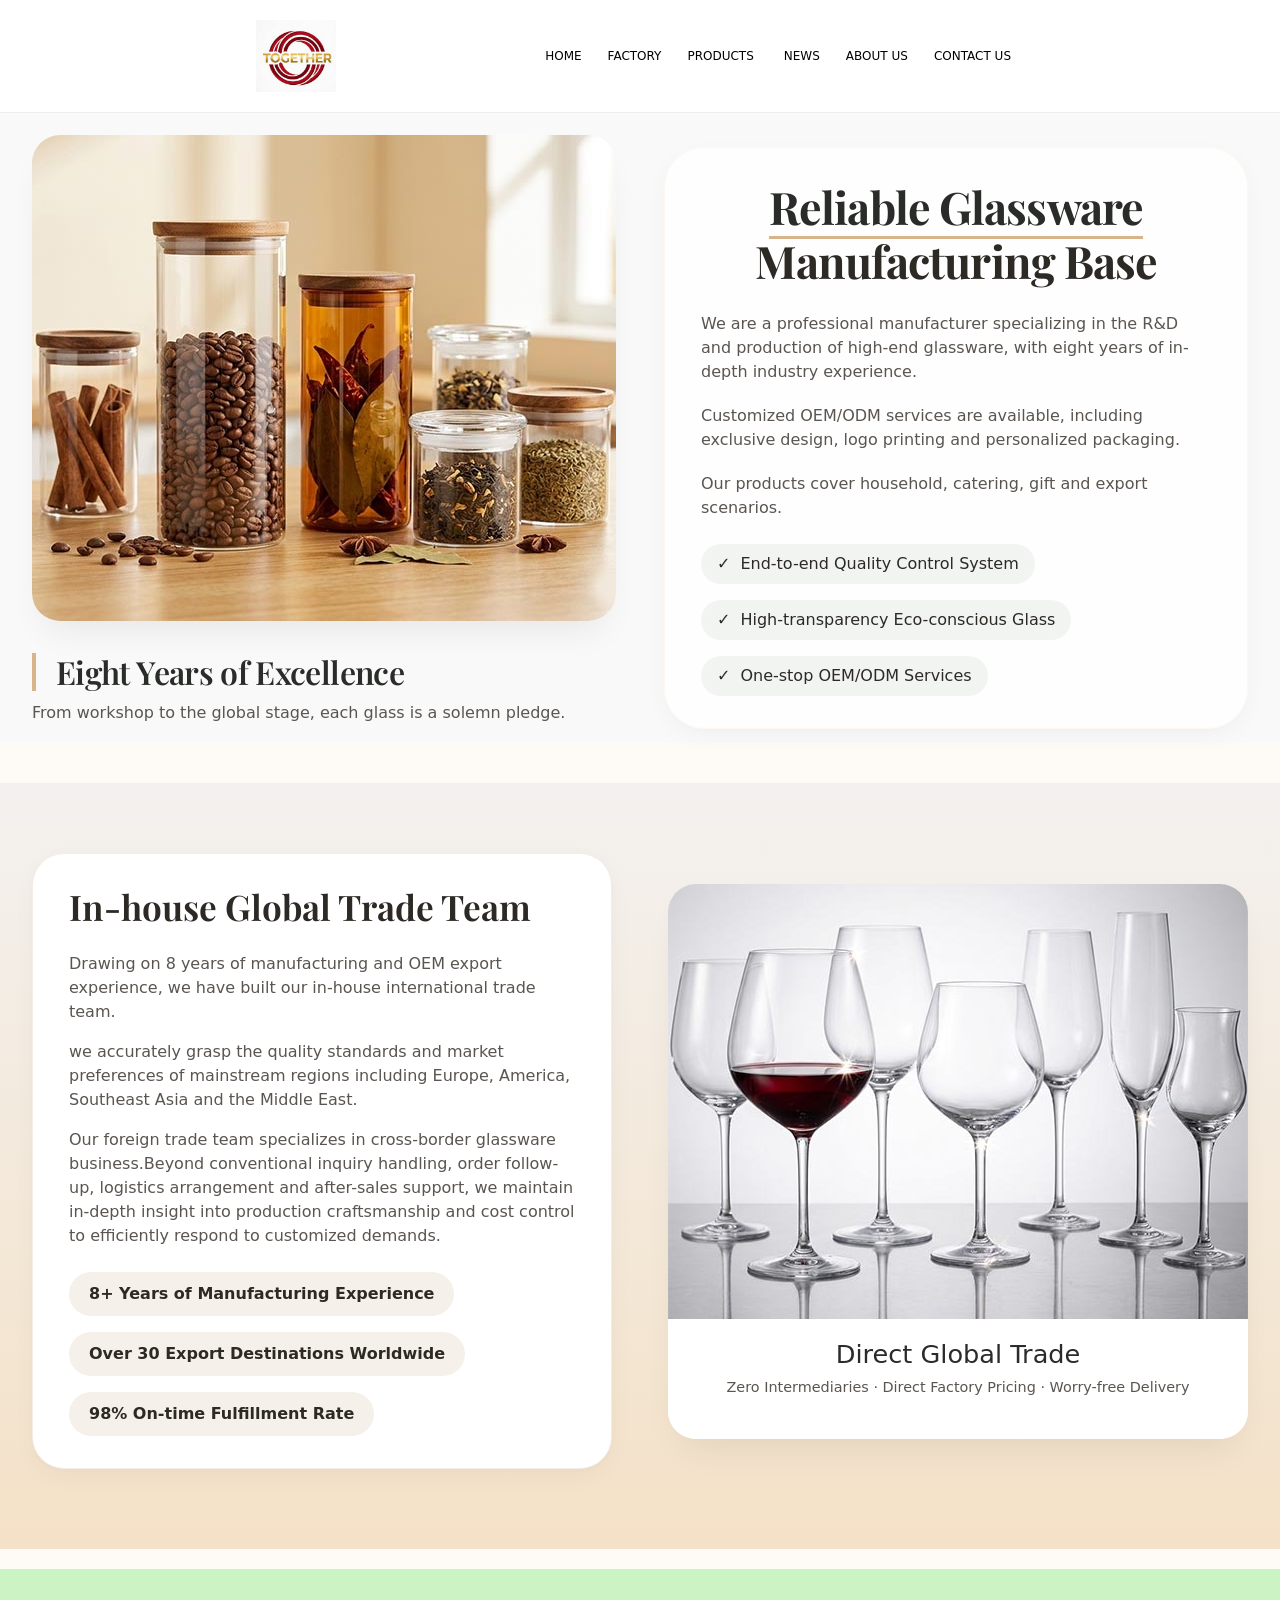
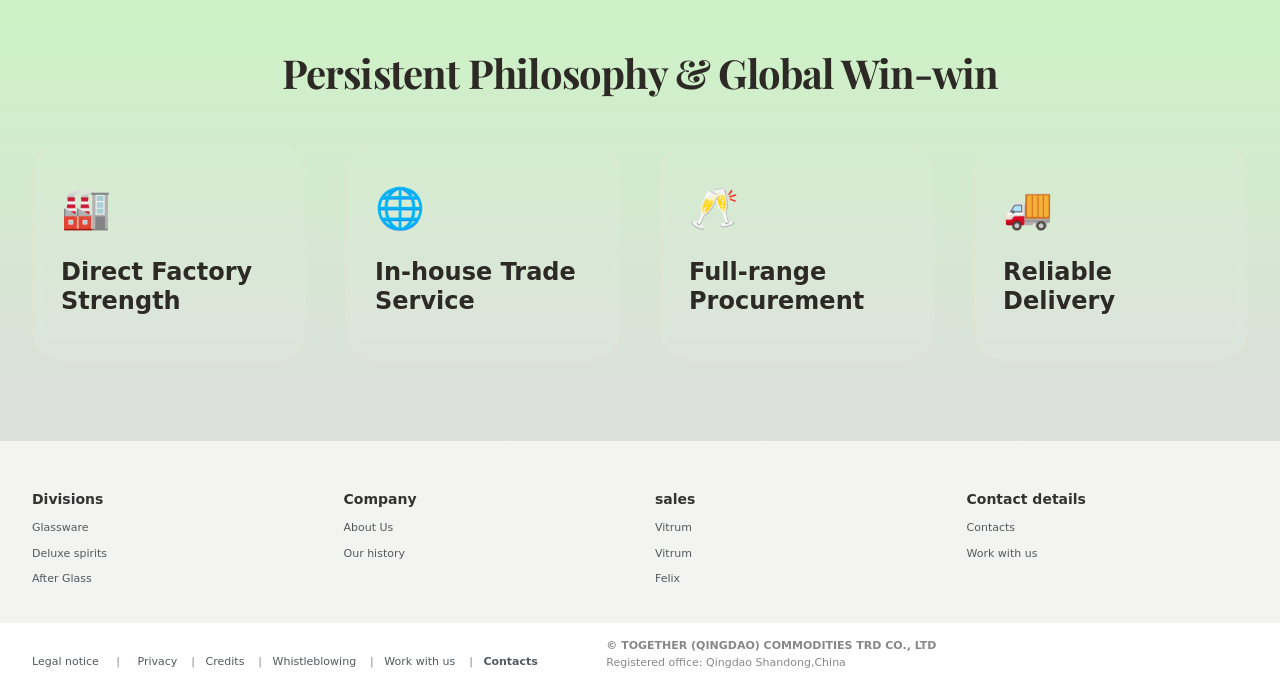
==== about.html @ faac8095 "Signed-off-by: muxingwan <muxigwan@gmail.com>" ====
<!DOCTYPE html>
<html lang="zh-CN">

<head>
    <meta charset="UTF-8">
    <meta name="viewport" content="width=device-width, initial-scale=1.0, viewport-fit=cover">
    <link rel="stylesheet" href="bootstrap.min.css">
    <link rel="stylesheet" href="style.css">
    <link rel="stylesheet" href="Corporate-Footer-Clean.css">
    <title>about | together</title>
    <title>关于我们 | together - 匠心玻璃制品</title>
    <!-- 完全移除了 Bootstrap 和其他外部库，纯原生 CSS，轻量且现代 -->
    <style>
        /* ---------- RESET & 全局变量 ---------- */
        *,
        *::before,
        *::after {
            margin: 0;
            padding: 0;
            box-sizing: border-box;
        }

        /* 自定义柔和现代配色系统 */
        :root {
            --color-primary: #2a2c2a;
            /* 深橄榄绿，体现自然/工匠感 */
            --color-primary-light: #4a7c4b;
            --color-accent: #d9b48b;
            /* 暖陶土色，增加精致温暖感 */
            --color-bg-light: #fefaf5;
            /* 柔和米白背景 */
            --color-bg-card: #ffffff;
            --color-text-dark: #2d2a26;
            --color-text-soft: #5a5550;
            --color-border: #ece5dc;
            --shadow-sm: 0 8px 24px rgba(0, 0, 0, 0.03), 0 2px 4px rgba(0, 0, 0, 0.02);
            --shadow-md: 0 20px 35px -12px rgba(0, 0, 0, 0.08);
            --radius-card: 28px;
            --radius-element: 40px;
            --transition: all 0.35s cubic-bezier(0.2, 0.9, 0.4, 1.1);
        }

        body {
            background-color: var(--color-bg-light);
            font-family: system-ui, -apple-system, 'Segoe UI', Roboto, 'Helvetica Neue', sans-serif;
            color: var(--color-text-dark);
            line-height: 1.5;
            scroll-behavior: smooth;
        }

        /* 容器系统 - 干净现代 */
        .container {
            max-width: 1280px;
            margin: 20 auto;
            padding: 0 32px;
        }

        /* 通用部分 */
        img {
            max-width: 100%;
            height: auto;
            display: block;
        }

        /* 导航占位区域 - 为了视觉完整性，做简单占位模拟（后续可替换实际nav） */
        .nav-simulate {
            background: rgba(255, 248, 240, 0.9);
            backdrop-filter: blur(10px);
            padding: 1rem 2rem;
            display: flex;
            justify-content: space-between;
            align-items: center;
            flex-wrap: wrap;
            border-bottom: 1px solid var(--color-border);
            position: sticky;
            top: 0;
            z-index: 100;
        }

        .logo {
            font-weight: 600;
            font-size: 1.5rem;
            letter-spacing: -0.3px;
            background: linear-gradient(135deg, var(--color-primary) 0%, #2b7a3e 100%);
            background-clip: text;
            -webkit-background-clip: text;
            color: transparent;
        }

        .nav-links {
            display: flex;
            gap: 2rem;
        }

        .nav-links a {
            text-decoration: none;
            color: var(--color-text-dark);
            font-weight: 500;
            transition: var(--transition);
        }

        .nav-links a:hover {
            color: var(--color-primary);
        }

        /* ========== 第一部分: 内容靠右，左侧留白放图片 & 标题 ========= */
        .section-hero {
            padding: 80px 0 60px;
            position: relative;
        }

        .split-layout {
            display: flex;
            align-items: center;
            gap: 48px;
            flex-wrap: wrap;
        }

        /* 左侧区域：占位放图片 + 装饰性标题/副标题 */
        .hero-left {
            flex: 1;
            min-width: 260px;
        }

        .image-card {
            background: var(--color-bg-card);
            border-radius: var(--radius-card);
            overflow: hidden;
            box-shadow: var(--shadow-md);
            transition: var(--transition);
        }

        .image-card img {
            width: 100%;
            object-fit: cover;
            transition: transform 0.6s ease;
        }

        .image-card:hover img {
            transform: scale(1.02);
        }

        .floating-title {
            margin-top: 32px;
            text-align: left;
        }

        .floating-title h2 {
            font-size: 2rem;
            font-weight: 600;
            letter-spacing: -0.02em;
            color: var(--color-primary);
            border-left: 4px solid var(--color-accent);
            padding-left: 20px;
        }

        .floating-title p {
            color: var(--color-text-soft);
            margin-top: 10px;
            font-size: 1rem;
        }

        /* 右侧内容区域：文字密集靠右 */
        .hero-right {
            flex: 1;
            min-width: 280px;
        }

        .content-card {
            background: rgba(255, 255, 255, 0.75);
            backdrop-filter: blur(2px);
            border-radius: 40px;
            padding: 32px 36px;
            box-shadow: var(--shadow-sm);
            border: 1px solid rgba(255, 245, 235, 0.7);
        }

        .badge {
            display: inline-block;
            background: var(--color-primary-light);
            color: white;
            padding: 6px 18px;
            border-radius: 100px;
            font-size: 0.8rem;
            font-weight: 500;
            letter-spacing: 0.3px;
            margin-bottom: 20px;
        }

        .hero-right h1 {
            font-size: 2.8rem;
            font-weight: 700;
            line-height: 1.2;
            margin-bottom: 24px;
            letter-spacing: -0.02em;
        }

        .hero-right h1 span {
            color: var(--color-primary);
            border-bottom: 3px solid var(--color-accent);
        }

        .hero-right p {
            color: var(--color-text-soft);
            margin-bottom: 20px;
            font-size: 1rem;
            text-align: left;
        }

        .feature-list {
            margin-top: 24px;
            display: flex;
            flex-wrap: wrap;
            gap: 16px;
        }

        .feature-item {
            display: flex;
            align-items: center;
            gap: 10px;
            background: rgba(44, 95, 45, 0.06);
            padding: 8px 16px;
            border-radius: 100px;
        }

        .feature-item::before {
            content: "✓";
            color: var(--color-primary);
            font-weight: bold;
        }

        /* ========== 第二部分: 内容靠左，右边放图片和标题 ========= */
        .section-reverse {
            padding: 70px 0 80px;
            background: linear-gradient(180deg, #f3f1ef 0%, #f4e1c7 100%);
            margin: 20px 0;
        }

        .split-reverse {
            display: flex;
            flex-direction: row;
            align-items: center;
            gap: 56px;
            flex-wrap: wrap;
        }

        /* 右边部分: 图片+标题区域 */
        .reverse-right {
            flex: 1;
            min-width: 260px;
        }

        .reverse-left {
            flex: 1;
            min-width: 280px;
        }

        .content-block {
            background: var(--color-bg-card);
            border-radius: 32px;
            padding: 32px 36px;
            box-shadow: var(--shadow-sm);
            border: 1px solid #f3ede5;
        }

        .content-block h2 {
            font-size: 2.2rem;
            margin-bottom: 24px;
            font-weight: 650;
        }

        .content-block h2 .highlight {
            color: var(--color-primary);
            background: rgba(44, 95, 45, 0.1);
            padding: 0 8px;
            border-radius: 24px;
        }

        .content-block p {
            margin-bottom: 1rem;
            color: var(--color-text-soft);
        }

        .stats {
            display: flex;
            gap: 24px;
            margin-top: 24px;
        }

        .stat {
            background: #f5f0e9;
            border-radius: 60px;
            padding: 10px 20px;
            text-align: center;
            font-weight: 600;
        }

        .right-image-title {
            background: var(--color-bg-card);
            border-radius: var(--radius-card);
            overflow: hidden;
            transition: var(--transition);
            box-shadow: var(--shadow-md);
        }

        .right-image-title img {
            width: 100%;
            aspect-ratio: 4/3;
            object-fit: cover;
        }

        .image-caption {
            padding: 20px 20px 24px;
            text-align: center;
            background: white;
        }

        .image-caption h3 {
            font-size: 1.6rem;
            color: var(--color-primary);
            margin-bottom: 8px;
        }

        .image-caption p {
            font-size: 0.9rem;
            color: var(--color-text-soft);
        }

        /* ========== 第三部分: 100%宽度，下方全宽区域优势展示 ========= */
        .full-width-section {
            width: 100%;
            background: linear-gradient(180deg, #cbf4c3 0%, #dddedd 100%);
            padding: 80px 32px;
            margin-top: 20px;
        }

        .full-inner {
            max-width: 1280px;
            margin: 0 auto;
        }

        .core-grid {
            display: flex;
            flex-wrap: wrap;
            gap: 40px;
            justify-content: space-between;
            margin-top: 48px;
        }

        .core-card {
            background: rgba(255, 255, 255, 0.08);
            backdrop-filter: blur(4px);
            border-radius: 28px;
            padding: 32px 28px;
            flex: 1;
            min-width: 220px;
            transition: transform 0.2s, background 0.2s;
            border: 1px solid rgba(255, 215, 180, 0.2);
        }

        .core-card:hover {
            background: rgba(255, 255, 255, 0.15);
            transform: translateY(-5px);
        }

        .core-icon {
            font-size: 2.5rem;
            margin-bottom: 20px;
        }

        .core-card h4 {
            font-size: 1.5rem;
            margin-bottom: 12px;
            font-weight: 600;
        }

        .core-card p {
            opacity: 0.85;
            line-height: 1.5;
        }

        .full-width-section h2 {
            font-size: 2.5rem;
            font-weight: 700;
            text-align: center;
            letter-spacing: -0.02em;
        }

        .full-width-section .sub {
            text-align: center;
            opacity: 0.85;
            max-width: 700px;
            margin: 12px auto 0;
        }

        /* footer 占位区域美化 */
        .footer-placeholder-style {
            background: #1e1c19;
            color: #cbc3b5;
            text-align: center;
            padding: 32px;
            margin-top: 0;
            font-size: 0.85rem;
        }

        /* 响应式设计：移动端优雅适配 */
        @media (max-width: 900px) {
            .container {
                padding: 0 24px;
            }

            .split-layout,
            .split-reverse {
                flex-direction: column;
            }

            .hero-right,
            .hero-left,
            .reverse-left,
            .reverse-right {
                width: 100%;
            }

            .hero-right h1 {
                font-size: 2.2rem;
            }

            .content-card,
            .content-block {
                padding: 24px;
            }

            .full-width-section {
                padding: 60px 24px;
            }

            .core-grid {
                flex-direction: column;
            }
        }
    </style>
</head>

<body>

    <!-- 导航占位区 (与nav.html风格一致，模拟原导航但更现代干净) 
         完全保留原结构，可以替换实际nav，但这里设计精致占位使布局完整 -->
    <nav id="nav-placeholder"></nav>

    <main>
        <!-- ========= 第一部分：内容靠右，左侧放图片+标题 ========= -->
        <section class="section-hero">
            <div class="container">
                <div class="split-layout">
                    <!-- 左侧：图片 + 标题区域 (图片美观及装饰标题) -->
                    <div class="hero-left">
                        <div class="image-card">
                            <img src="assets/images/c1.jpg" alt="玻璃工艺大师工作场景" style="width:100%; height:auto;">
                        </div>
                        <div class="floating-title">
                            <h2>Eight Years of Excellence</h2>
                            <p>From workshop to the global stage, each glass is a solemn pledge.</p>
                        </div>
                    </div>
                    <!-- 右侧：详细内容完全靠右（视觉上右对齐风格） -->
                    <div class="hero-right">
                        <div class="content-card">
                            <h1><span>Reliable Glassware</span><br>Manufacturing Base</h1>
                            <p>We are a professional manufacturer specializing in the R&D and production of high-end
                                glassware, with eight years of in-depth industry experience.
                            </p>
                            <p>Customized OEM/ODM services are available, including exclusive design, logo printing and
                                personalized packaging.
                            </p>
                            <p>Our products cover household, catering, gift and export scenarios. </p>
                            <div class="feature-list">
                                <div class="feature-item">End-to-end Quality Control System</div>
                                <div class="feature-item">High-transparency Eco-conscious Glass</div>
                                <div class="feature-item">One-stop OEM/ODM Services</div>
                            </div>
                        </div>
                    </div>
                </div>
            </div>
        </section>

        <!-- ========= 第二部分：内容靠左，右边放图片和标题 ========= -->
        <section class="section-reverse">
            <div class="container">
                <div class="split-reverse">
                    <!-- 左侧：文字内容区域靠左 -->
                    <div class="reverse-left">
                        <div class="content-block">
                            <h2>In-house Global Trade Team</h2>
                            <p>Drawing on 8 years of manufacturing and OEM export experience, we have built our in-house international trade team.
                            </p>
                            <p>we accurately grasp the quality standards and market preferences of mainstream regions
                                including Europe, America, Southeast Asia and the Middle East.</p>
                            <p>Our foreign trade team specializes in cross-border glassware business.Beyond conventional inquiry handling, order follow-up, logistics arrangement and after-sales support, we maintain in-depth insight into production craftsmanship and cost control to efficiently respond to customized demands.
                            </p>
                            <div class="feature-list">
                                <div class="stat">8+ Years of Manufacturing Experience</div>
                                <div class="stat">Over 30 Export Destinations Worldwide</div>
                                <div class="stat">98% On-time Fulfillment Rate</div>
                            </div>
                        </div>
                    </div>
                    <!-- 右侧：图片 + 醒目标题区域 -->
                    <div class="reverse-right">
                        <div class="right-image-title">
                            <img src="assets/images/c2.jpg" alt="国际化贸易团队沟通场景">
                            <div class="image-caption">
                                <h3>Direct Global Trade</h3>
                                <p>Zero Intermediaries · Direct Factory Pricing · Worry-free Delivery</p>
                            </div>
                        </div>
                    </div>
                </div>
            </div>
        </section>

        <!-- ========= 第三部分：100%宽度，底部优势全覆盖区域（全宽） ========= -->
        <section class="full-width-section">
            <div class="full-inner">
                <h2>Persistent Philosophy & Global Win-win</h2>
                <div class="core-grid">
                    <div class="core-card">
                        <div class="core-icon">🏭</div>
                        <h4>Direct Factory Strength</h4>
                    </div>
                    <div class="core-card">
                        <div class="core-icon">🌐</div>
                        <h4>In-house Trade Service</h4>
                    </div>
                    <div class="core-card">
                        <div class="core-icon">🥂</div>
                        <h4>Full-range Procurement</h4>
                    </div>
                    <div class="core-card">
                        <div class="core-icon">🚚</div>
                        <h4>Reliable Delivery</h4>
                    </div>
                </div>
            </div>
        </section>
    </main>

    <div id="footer-placeholder"></div>

    <script>
        // 加载导航
        fetch('nav.html')
            .then(response => response.text())
            .then(data => document.getElementById('nav-placeholder').innerHTML = data);

        // 加载页脚
        fetch('footer.html')
            .then(response => response.text())
            .then(data => document.getElementById('footer-placeholder').innerHTML = data);
    </script>
</body>

</html>
---- style.css ----
@import url('https://fonts.googleapis.com/css2?family=Inter:wght@300;400&family=Playfair+Display:ital,wght@0,600;1,400&display=swap');

@import url("https://fonts.googleapis.com/css2?family=Inter:ital,opsz,wght@0,14..32,100..900;1,14..32,100..900&display=swap");

/** Variables **/

:root {
  --color-1:#FF6242;
  --color-2:#FF8142;
  --color-3:#ed8063;
  --color-4:#FFB042;
  --color-5:#FFD642;
  --color-6:#cbf4c3;
  --color-7:#EFD6C4;

  --color-background: #cbd5e1;
  --color-background-alt: #3a9092;
  --color-border-active: #23494c;
  --color-border-default: #EFD6C4;
  --color-highlight: #7ecac7;
  --color-primary: #ed8063;
  --color-primary-active: #6bcba4;
  --color-text-default: #0f172a;
  --color-text-muted: #475569;

  --font-family-body: "Inter", sans-serif;

  
  --bg: #ffffff;
  --text: #1a1a1a;
  --accent: #003366;
  --gray: #f9f9f9;
}

body {
  font-family: 'Inter', sans-serif;
  color: var(--text);
  background: var(--bg);
  margin: 0;
  line-height: 1.6;
}

/* 导航系统 */
nav {
  display: flex;
  justify-content: space-between;
  padding: 20px 20%;
  align-items: center;
  border-bottom: 1px solid #eee;
  position: sticky;
  top: 0;
  background: #fff;
  z-index: 1000;
}

.logo {
  font-family: 'Playfair Display', serif;
  font-size: 1.8rem;
  font-weight: 700;
  cursor: pointer;
  color: var(--text);
}

.nav-links a {
  text-decoration: none;
  color: var(--text);
  font-size: 0.75rem;
  letter-spacing: 2px;
  margin-left: 40px;
  text-transform: uppercase;
  transition: 0.3s;
}

.nav-links a:hover {
  color: var(--accent);
}

/* 排版系统 */
.section-hero {
  height: 70vh;
  display: flex;
  flex-direction: column;
  justify-content: center;
  align-items: center;
  text-align: center;
  background: var(--gray);
}

.section-content {
  padding: 50px 8%;
}

h1 {
  font-family: 'Playfair Display', serif;
  font-size: 4rem;
  margin-bottom: 20px;
}

h2 {
  font-family: 'Playfair Display', serif;
  font-size: 2.5rem;
}

.btn-outline {
  border: 1px solid #1a1a1a;
  padding: 15px 40px;
  text-decoration: none;
  color: #1a1a1a;
  transition: 0.3s;
  display: inline-block;
}

.btn-outline:hover {
  background: #1a1a1a;
  color: #fff;
}

/* 网格系统 */
.grid-2 {
  display: grid;
  grid-template-columns: 1fr 1fr;
  gap: 80px;
  align-items: center;
}

.grid-4 {
  display: grid;
  grid-template-columns: repeat(4, 1fr);
  gap: 30px;
}

.card-item {
  border: 1px solid #eee;
  padding: 30px;
  text-align: center;
  transition: 0.3s;
}

.card-item:hover {
  border-color: var(--accent);
}






/** Base **/

*,
::before,
::after {
  box-sizing: border-box;
}

* {
  border: 0;
  margin: 0;
  padding: 0;
}

body {
  -webkit-font-smoothing: antialiased;
  font-family: var(--font-family-body);
  font-optical-sizing: auto;
  font-style: normal;
}

button,
input,
optgroup,
select,
textarea {
  font-family: inherit;
  font-feature-settings: inherit;
  font-variation-settings: inherit;
  font-size: 100%;
  font-weight: inherit;
  line-height: inherit;
  color: inherit;
  margin: 0;
  padding: 0;
}

[type="checkbox"],
[type="radio"],
[type="range"] {
  appearance: none;
  flex-shrink: 0;
  padding: 0;
  user-select: none;
}

[type="checkbox"]:focus,
[type="radio"]:focus,
[type="range"]:focus {
  outline: none;
}

/** Components **/

.fs-form {
  display: grid;
  row-gap: 1rem;
}

.fs-form:where(.fs-layout__2-column) {
  column-gap: 0.75rem;
  grid-template-columns: 1fr 1fr;
}

fieldset {
  display: grid;
  margin: 1rem 0;
  row-gap: 1rem;
}

.fs-form:where(.fs-layout__2-column) fieldset {
  column-gap: 0.75rem;
  grid-template-columns: 1fr 1fr;
  grid-column: 1 / -1;
}

.fs-fieldset-title {
  color: var(--color-text-default);
  font-family: var(--font-family-display);
  font-size: 1.25rem;
  font-weight: 500;
  line-height: 1.75rem;
  margin-bottom: 1rem;
  grid-column: 1 / -1;
}

.fs-field {
  display: flex;
  flex-direction: column;
  row-gap: 0.375rem;
}

.fs-label {
  color: var(--color-text-default);
  display: block;
  font-family: var(--font-family-display);
  font-size: 0.875rem;
  font-weight: 500;
  line-height: 1.25rem;
}

.fs-description {
  color: var(--color-text-muted);
  display: block;
  font-size: 0.875rem;
  line-height: 1.25rem;
}

.fs-button-group {
  display: flex;
  flex-direction: row-reverse;
  column-gap: 0.75rem;
}

.fs-form:where(.fs-layout__2-column) .fs-button-group {
  grid-column: 1 / -1;
}

.fs-button {
  background-color: var(--color-primary);
  border-radius: 0.375rem;
  color: white;
  cursor: pointer;
  font-size: 0.875rem;
  font-weight: 500;
  line-height: 1rem;
  padding: 1rem 2rem;
  transition-duration: 200ms;
  transition-property: background-color;
  transition-timing-function: cubic-bezier(0.4, 0, 0.2, 1);
}

.fs-button:hover {
  background-color: var(--color-primary-active);
}

.fs-button:focus-visible {
  background-color: var(--color-primary-active);
  outline: 3px solid var(--color-highlight);
}

.fs-input,
.fs-select {
  appearance: none;
  border-radius: 0.375rem;
  border-width: 0;
  box-shadow: var(--color-border-default) 0 0 0 1px inset;
  color: var(--color-text-default);
  font-size: 0.875rem;
  height: 2rem;
  line-height: 1.25rem;
  outline: none;
  padding-left: 0.75rem;
  padding-right: 0.75rem;
}

.fs-input:focus-visible,
.fs-select:focus-visible {
  box-shadow: var(--color-border-active) 0 0 0 1.5px inset;
  outline: 3px solid var(--color-highlight);
  outline-offset: 0;
}

.fs-input::placeholder {
  color: var(--color-text-muted);
}

.fs-checkbox-group,
.fs-radio-group {
  display: flex;
  flex-direction: column;
  row-gap: 0.5rem;
}

.fs-checkbox-field,
.fs-radio-field {
  column-gap: 0.5rem;
  display: flex;
}

:is(.fs-checkbox-field, .fs-radio-field) .fs-label+.fs-description {
  margin-top: 0.125rem;
}

.fs-checkbox-wrapper,
.fs-radio-wrapper {
  align-items: center;
  display: flex;
  height: 1.25rem;
}

.fs-checkbox,
.fs-radio {
  background-color: #fff;
  border: 1px solid var(--color-text-default);
  height: 1rem;
  width: 1rem;
}

.fs-checkbox {
  border-radius: 0.25rem;
}

.fs-radio {
  border-radius: 100%;
}

.fs-checkbox:checked,
.fs-radio:checked {
  background-color: var(--color-primary);
  background-position: center;
  background-repeat: no-repeat;
  background-size: 100% 100%;
  border-color: transparent;
}

.fs-checkbox:checked {
  background-image: url("data:image/svg+xml,%3csvg viewBox='0 0 16 16' fill='white' xmlns='http://www.w3.org/2000/svg'%3e%3cpath d='M12.207 4.793a1 1 0 010 1.414l-5 5a1 1 0 01-1.414 0l-2-2a1 1 0 011.414-1.414L6.5 9.086l4.293-4.293a1 1 0 011.414 0z'/%3e%3c/svg%3e");
}

.fs-radio:checked {
  background-image: url("data:image/svg+xml,%3csvg viewBox='0 0 16 16' fill='white' xmlns='http://www.w3.org/2000/svg'%3e%3ccircle cx='8' cy='8' r='3'/%3e%3c/svg%3e");
}

.fs-checkbox:focus-visible,
.fs-radio:focus-visible {
  outline: 3px solid var(--color-highlight);
  outline-offset: 0;
}

.fs-select {
  background-color: #fff;
  background-image: url("data:image/svg+xml,%3csvg xmlns='http://www.w3.org/2000/svg' fill='none' viewBox='0 0 20 20'%3e%3cpath stroke='%236b7280' stroke-linecap='round' stroke-linejoin='round' stroke-width='1.5' d='M6 8l4 4 4-4'/%3e%3c/svg%3e");
  background-position: right 0.5rem center;
  background-repeat: no-repeat;
  background-size: 1.5em 1.5em;
  padding-right: 2.5rem;
}

.fs-slider {
  background: transparent;
  cursor: pointer;
  height: 1.25rem;
  width: 100%;
}

.fs-slider::-moz-range-track {
  background-color: var(--color-background);
  border-radius: 0.5rem;
  height: 0.5rem;
}

.fs-slider::-webkit-slider-runnable-track {
  background-color: var(--color-background);
  border-radius: 0.5rem;
  height: 0.5rem;
}

.fs-slider::-moz-range-thumb {
  background-color: var(--color-primary);
  border: none;
  /* Removes extra border that FF applies */
  border-radius: 50%;
  height: 1.25rem;
  width: 1.25rem;
}

.fs-slider::-webkit-slider-thumb {
  appearance: none;
  background-color: var(--color-primary);
  border-radius: 50%;
  height: 1.25rem;
  margin-top: -0.375rem;
  /* Centers thumb on the track */
  width: 1.25rem;
}

.fs-slider:focus-visible::-moz-range-thumb {
  outline: 2px solid var(--color-primary);
  outline-offset: 2px;
}

.fs-slider:focus-visible::-webkit-slider-thumb {
  outline: 2px solid var(--color-primary);
  outline-offset: 2px;
}

.fs-switch {
  background-color: var(--color-background-alt);
  background-image: url("data:image/svg+xml,%3csvg xmlns='http://www.w3.org/2000/svg' viewBox='-4 -4 8 8'%3e%3ccircle r='3' fill='white'/%3e%3c/svg%3e");
  background-position: left center;
  background-repeat: no-repeat;
  border-radius: 1.5rem;
  cursor: pointer;
  height: 1.5rem;
  transition-duration: 200ms;
  transition-property: background-color, background-position;
  transition-timing-function: cubic-bezier(0.4, 0, 0.2, 1);
  width: 2.75rem;
}

.fs-switch:checked {
  background-color: var(--color-primary);
  background-position: right center;
}

.fs-switch:focus-visible {
  outline: 3px solid var(--color-highlight);
  outline-offset: 0;
}

.fs-textarea {
  appearance: none;
  border-radius: 0.375rem;
  border-width: 0;
  box-shadow: var(--color-border-default) 0 0 0 1px inset;
  color: var(--color-primary);
  font-size: 0.875rem;
  line-height: 1.25rem;
  outline: none;
  padding: 0.5rem 0.75rem;
  resize: vertical;
  height: 100px;
}

.fs-textarea:focus-visible {
  box-shadow: var(--color-border-active) 0 0 0 1.5px inset;
  outline: 3px solid var(--color-highlight);
  outline-offset: 0;
}

.fs-textarea::placeholder {
  color: var(--color-text-muted);
}

/** Utilities **/

.col-span-full {
  grid-column: 1 / -1;
}

.fs-textarea::placeholder {
  color: var(--color-text-muted);
}

.slider-label-container {
  display: flex;
  justify-content: space-between;
  width: 100%;
  margin-top: 0.25rem;
}

.slider-label-text {
  font-size: 0.75rem;
  color: var(--color-text-muted);
  text-align: center;
  white-space: nowrap;
}

/* ========== section-factory 轮播样式 ========== */
.section-factory {
  position: relative;
  min-height: 70vh;
  display: flex;
  flex-direction: column;
  justify-content: center;
  align-items: center;
  text-align: center;
  color: white;
  overflow: hidden;
}

/* 轮播背景容器 */
.carousel-bg {
  position: absolute;
  top: 0;
  left: 0;
  width: 100%;
  height: 100%;
  z-index: 0;
}

/* 单个背景图 */
.carousel-slide {
  position: absolute;
  top: 0;
  left: 0;
  width: 100%;
  height: 100%;
  background-size: cover;
  background-position: center;
  background-repeat: no-repeat;
  opacity: 0;
  transition: opacity 1s ease-in-out;
}

/* 当前激活的背景图 */
.carousel-slide.active {
  opacity: 1;
}

/* 可选：添加暗色叠加层让文字更清晰 */
.carousel-bg::after {
  content: '';
  position: absolute;
  top: 0;
  left: 0;
  width: 100%;
  height: 100%;
  background: rgba(0, 0, 0, 0.2);
  z-index: 1;
}

/* 文字内容，确保在背景之上 */
.section-factory h1,
.section-factory p {
  position: relative;
  z-index: 2;
}

.section-factory h1 {
  font-size: 4rem;
  margin-bottom: 20px;
  text-shadow: 2px 2px 8px rgba(0, 0, 0, 0.5);
}

.section-factory p {
  font-size: 1.5rem;
  text-shadow: 1px 1px 4px rgba(0, 0, 0, 0.5);
}

/* ========== section-content 普通样式（不受轮播影响） ========== */
.section-content {
  padding: 80px 20px;
  background-color: #f5f5f5;
}

.section-content h2 {
  font-size: 2.5rem;
  margin-bottom: 20px;
  color: #333;
}

.section-content p {
  font-size: 1.1rem;
  line-height: 1.6;
  color: #666;
}




/* 让容器居中 */
.container {
  max-width: 1200px;
  margin: 0 auto;
  padding: 0 20px;
}

/* 确保 hero 内容居中 */
.section-hero {
  text-align: center;
  margin-bottom: 40px;
}

/* 三列布局居中 */
.flex-row {
  display: flex;
  justify-content: center;
  gap: 20px;
  margin: 10px;
}
.flex-col {
  flex: 1;
  min-height: 400px;
  box-sizing: border-box;
  display: flex;
  justify-content: center;
  align-items: center;
}




.wp{width:75%; margin:0 auto; position:relative;}


      .nav-links > a,
      .dropdown {
          display: inline-block;
      }

      .nav-links > a:hover,
      .dropdown:hover > .dropbtn {
          background-color: #b9b6b6;
          border-radius: 4px;
      }

      /* 一级：Products 容器 */
      .dropdown {
          position: relative;
      }

      .dropbtn {
          cursor: pointer;
      }

      /* 二级菜单（默认隐藏） */
      .dropdown-content {
          position: absolute;
          top: 100%;
          left: 0;
          background-color: #fce7c4;
          min-width: 180px;
          box-shadow: 0 8px 16px rgba(168, 167, 167, 0.2);
          z-index: 1;
          display: none;
      }

      .dropdown-content a {
          padding: 10px 5px;
          text-decoration: none;
          display: block;
          text-align: left;
      }

      .dropdown-content a:hover {
          background-color: #bbb8b8;
      }

      /* 三级菜单容器（放在有子项的二级菜单内） */
      .third-level {
          position: relative;
      }

      .third-level > a {
          display: flex;
          justify-content: space-between;
          align-items: center;
      }

      .third-level > a::after {
          content: "›";
          font-size: 18px;
          margin-left: 5px;
      }

      /* 三级菜单（默认隐藏） */
      .third-content {
          position: absolute;
          left: 100%;
          top: 0;
          background-color: #fbe5ba;
          min-width: 160px;
          box-shadow: 0 8px 16px rgba(243, 216, 216, 0.2);
          display: none;
      }

      .third-content a {
          padding: 10px 16px;
          white-space: nowrap;
      }

      /* 悬停显示二级菜单 */
      .dropdown:hover .dropdown-content {
          display: block;
      }

      /* 悬停显示三级菜单 */
      .third-level:hover .third-content {
          display: block;
      }


      .header{position:relative;width:100%;height:110px;background-color:#fff;z-index:100;box-shadow:0 1px 10px rgba(0,0,0,.1);font-family:"Segoe UI Semibold"; }
      .header .wp{height:100%;display:-webkit-flex;display:flex;-webkit-justify-content:space-between;justify-content:space-between;}
      
      /*
      .web_head .logo,.head_right,.nav_wrap .head_nav,.web_head .btn--search,.head_emal,.web_head .change-language,.line_height{display: inline-block;position: relative;vertical-align: middle; text-align:left;}
      */
      
      .header .logo{display:-webkit-flex;display:flex;-webkit-align-items:center;align-items:center;}
      .header .logo img{max-height:77px;}
      
      .header-right-top{margin-top:10px;display:-webkit-flex;display:flex;-webkit-align-items:center;align-items:center;-webkit-justify-content:flex-end;justify-content:flex-end;}
      
      .header-right-top .down{background:url(../images/ico02.png) no-repeat left center;padding:0 20px;}
      .header-right-top .down:after{content:"|";margin-left:20px;font-family:"Segoe UI"}
      .header-right-top .down:hover{background-image:url(../images/ico03.png);}
      
      .header-lang{position:relative;z-index:200;}
      .header-lang .box{height:20px;cursor:pointer;display:-webkit-flex;display:flex;-webkit-align-items:center;align-items:center;}
      .header-lang .box img{height:16px;}
      .header-lang .box em{margin:0 2px 0 5px;font-size:14px;color:#000;}
      .header-lang .box i{font-size:15px;text-align:center;margin-top:2px;color:#000;transition:all 0.3s ease 0s;}
      .header-lang .lang-box{position:absolute;top:100%;right:0;width:360px;background:#FFF;padding:20px 10px 20px 20px;transform: scale3d(0.9, 0.9, 1);opacity:0;visibility:hidden;z-index:999; transition:all 0.4s ease-in-out; border:1px solid #eee;border-radius:5px;overflow-y:scroll;}
      .header-lang .lang-box ul{font-size:0;margin:0 -10px;}
      .header-lang .lang-box ul li{display:inline-block;vertical-align:top;width:33.3333333%;margin:0 0 10px;font-size:12px;overflow:hidden;padding:0 10px;}
      .header-lang .lang-box ul li img{margin-right:3px;}
      
      .header-lang:hover .box em{color:#ee9422;}
      .header-lang:hover .box i{color:#ee9422;-ms-transform:rotate(180deg);transform: rotate(180deg);}
      .header-lang:hover .lang-box{transform:scale3d(1, 1, 1);opacity:1;visibility:visible;}
      
      .header-right-bottom{margin-top:15px;display:-webkit-flex;display:flex;-webkit-align-items:center;align-items:center;}
      
      
      .head_right{ margin-top:26px;}
      
      .head_nav{position:relative;font-size:0;}
      .head_nav > li > a:before,.head_nav > li > a:after,.head_nav li li a{transition: all 0.3s ease-in-out;}
      .head_nav{font-size:0;}
      .head_nav > li{display:inline-block;position:relative;padding:0 25px;font-size:15px;text-transform:uppercase;font-weight:500;}
      .head_nav > li li{display:block;text-align:left;font-size:14px;position:relative;}
      .head_nav li a { position:relative; display:block;line-height:40px;}
      .head_nav > li > a > i{color:inherit;display:inline-block;font-size:15px;margin:-3px 0 0 4px;font-weight:normal;vertical-align:middle;transition:all 0.3s ease 0s;}
      
      .head_nav li li a em{display: inline-block;width: 100%;}
      
      .head_nav li ul{position:absolute;left:0;top:100%;width:250px;padding:10px 0;z-index:999;transform:scale3d(0.9, 0.9, 1);opacity:0;visibility:hidden;box-sizing:content-box; background:var(--color-2);}
      .head_nav li li ul{top:-10px;left:102%;}
      
      .head_nav li li a{line-height:1.8;padding:6px 15px;color:#FFF;}
      .head_nav li li a i{position:absolute;right:15px;top:5px;font-size:14px;}
      
      .head_nav li li a:hover{-ms-transform:translateX(5px);transform:translateX(5px);}
      
      .head_nav li:hover > ul {transform:scale3d(1, 1, 1);opacity:1;visibility:visible;}
      .head_nav li.active > a, .head_nav li:hover > a {   }
      
      .head_nav > li:hover > a > i{-ms-transform:rotate(180deg);transform: rotate(180deg);}


      .head_nav li{padding:0 13px;font-size:12px;}
      em {
        font-style: normal;
      }

      a {
        color: #000;
      }
---- Corporate-Footer-Clean.css ----
.page-footer {
  background-color: #f3f3f2;
  padding-top: 50px;
  /*padding-bottom: 10px;*/
}

.page-footer h4 {
  color: #333333;
  font-size: 11px;
  font-weight: bold;
}

.page-footer p {
  color: #888;
  font-size: 11px;
}

.page-footer .footer-links {
  list-style: none;
  padding: 0;
  margin-bottom: 45px;
  word-break: break-all;
}

.page-footer .footer-links a {
  /*color: #555;*/
  font-size: 11px;
}

.page-footer .footer-links li {
  margin-bottom: 5px;
  line-height: 1.3;
}

.page-footer .footer-legal .copyright {
  margin-right: 60px;
}

.page-footer .footer-legal .legal-links .item {
  padding-right: 13px;
  border-right: 1px solid #ccc;
  margin: 0;
  margin-right: 13px;
}

.page-footer .footer-legal .legal-links .item:last-child {
  border-right: none;
}

.page-footer .footer-legal .legal-links .item h5 {
  font-size: 11px;
  margin-top: 0;
  margin-bottom: 0;
}

.page-footer .region {
  margin-bottom: 20px;
}

.page-footer .region a {
  color: #555;
  font-size: 11px;
}

.page-footer .region img {
  margin-right: 7px;
}

@media (min-width: 768px) {
  .page-footer .region {
    margin-bottom: 0;
  }
}
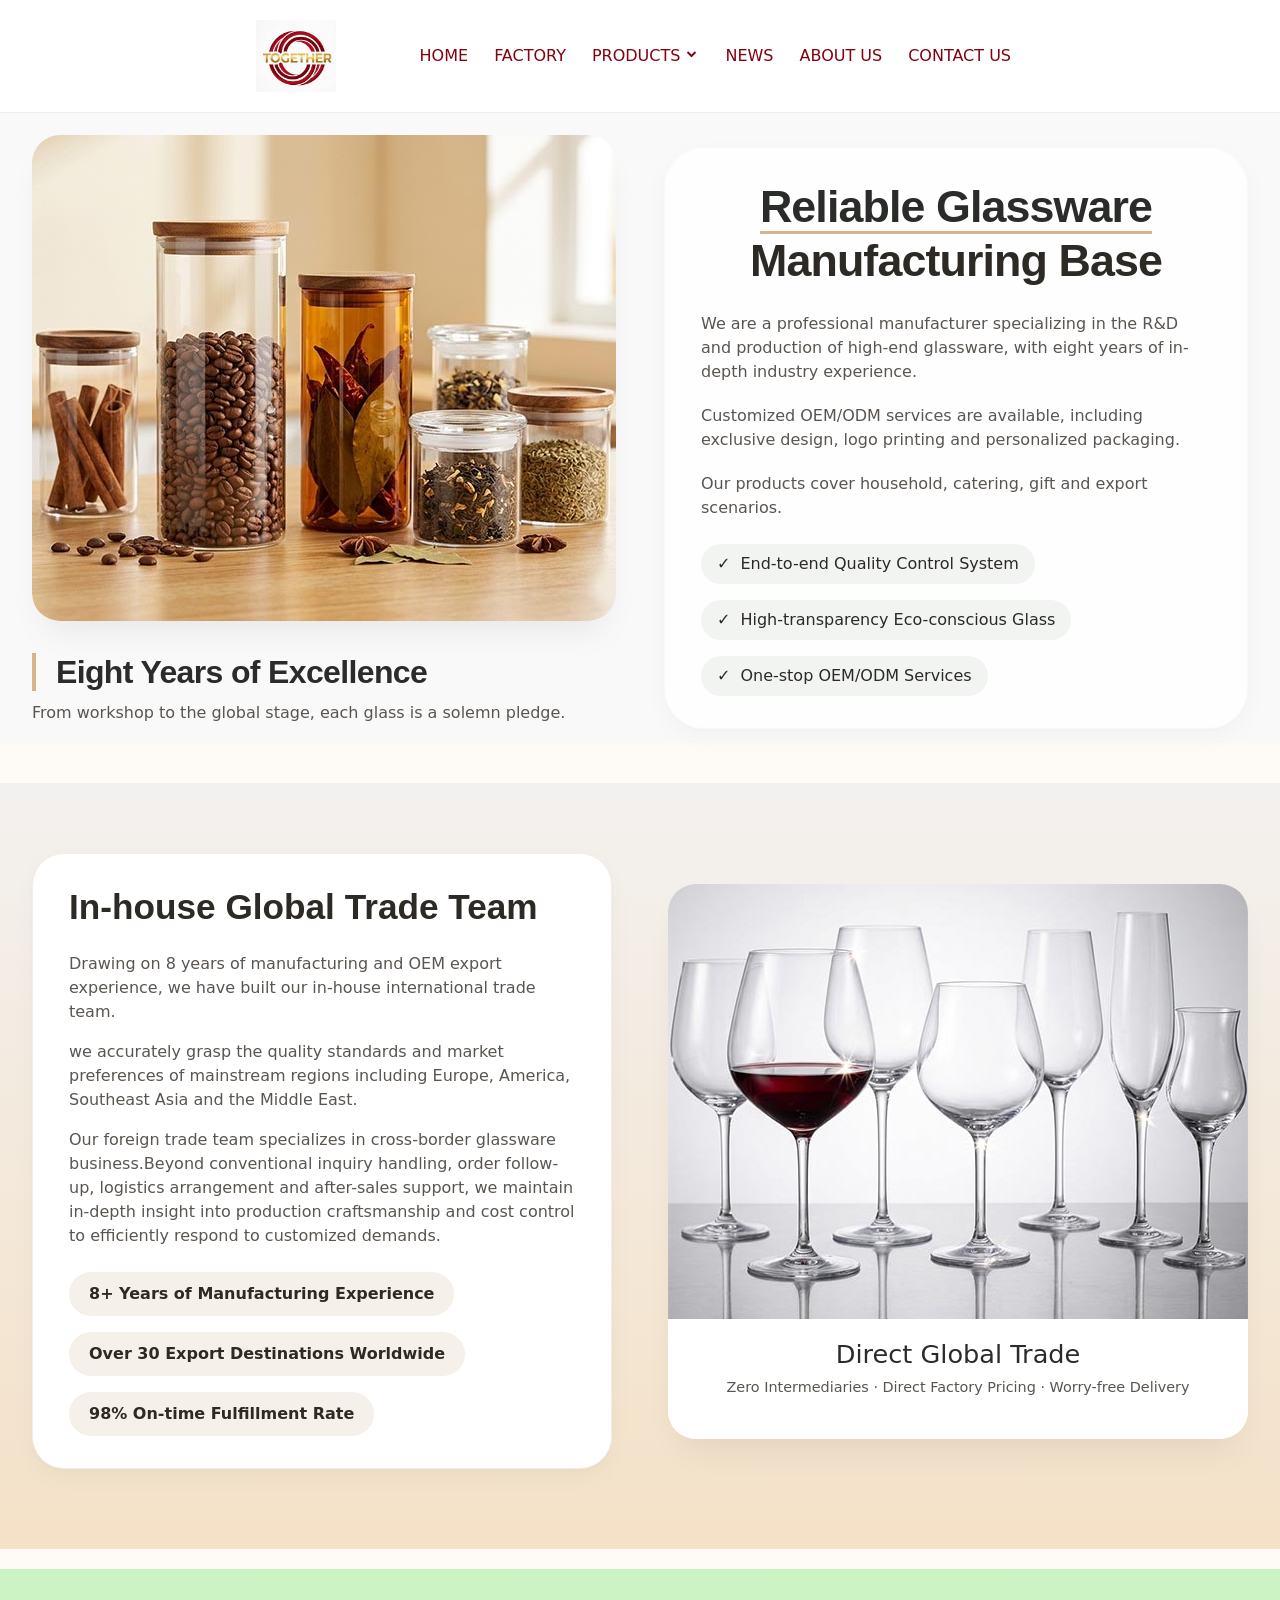
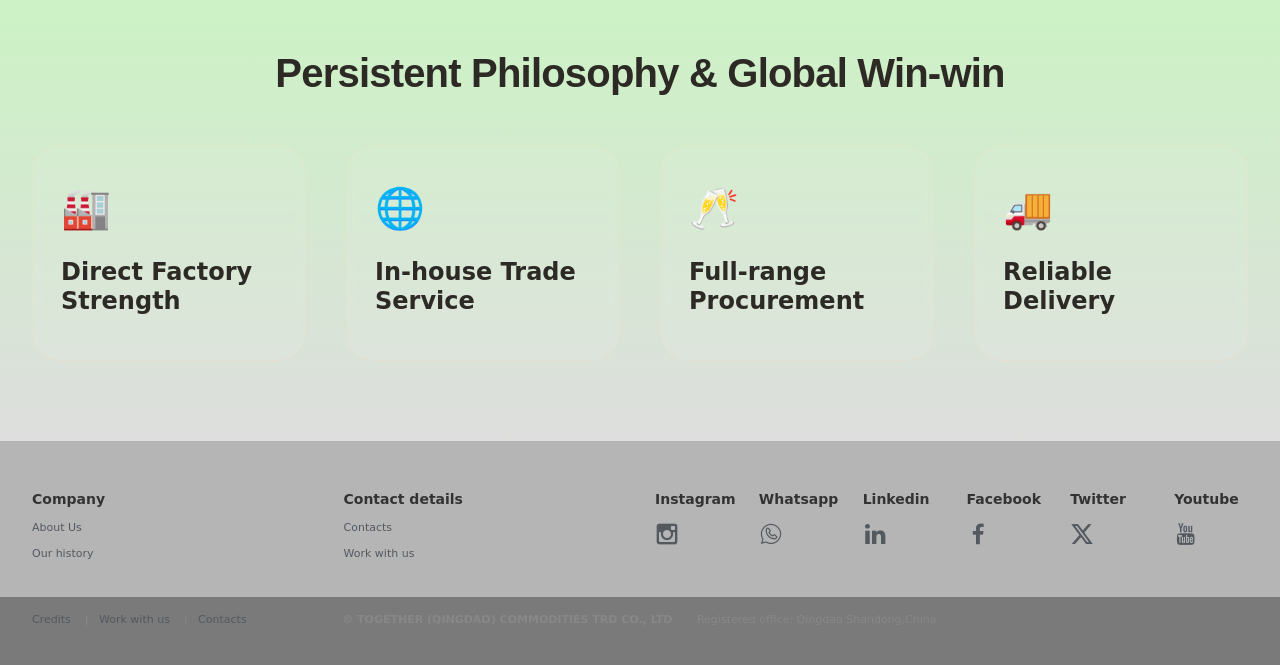
==== commit 109d66ff: "Signed-off-by: FEIfei201 <muxingwan@gmail.com>" ====
--- a/about.html
+++ b/about.html
@@ -7,6 +7,7 @@
     <link rel="stylesheet" href="bootstrap.min.css">
     <link rel="stylesheet" href="style.css">
     <link rel="stylesheet" href="Corporate-Footer-Clean.css">
+    <link rel="stylesheet" href="iconfont.css">
     <title>about | together</title>
     <title>关于我们 | together - 匠心玻璃制品</title>
     <!-- 完全移除了 Bootstrap 和其他外部库，纯原生 CSS，轻量且现代 -->
--- a/style.css
+++ b/style.css
@@ -5,13 +5,23 @@
 /** Variables **/
 
 :root {
-  --color-1:#FF6242;
-  --color-2:#FF8142;
-  --color-3:#ed8063;
-  --color-4:#FFB042;
+  --color-11:#FF6242;
+  --color-21:#FF8142;
+  --color-31:#ed8063;
+  --color-41:#FFB042;
+  --color-51:#FFD642;
+  --color-61:#cbf4c3;
+  --color-71:#EFD6C4;
+
+  --color-1:#83020e;
+  --color-2:#aa0a0f;
+  --color-3:#ee3b66;
+  --color-4:#fd7293;
   --color-5:#FFD642;
-  --color-6:#cbf4c3;
-  --color-7:#EFD6C4;
+  --color-6:#abad2c;
+  --color-7:#dca335;
+  --color-8:#7a7a7a;
+  --color-9:#b6b5b5;
 
   --color-background: #cbd5e1;
   --color-background-alt: #3a9092;
@@ -91,13 +101,13 @@
 }
 
 h1 {
-  font-family: 'Playfair Display', serif;
+  font-family: ARIAL, CALIBRI;
   font-size: 4rem;
   margin-bottom: 20px;
 }
 
 h2 {
-  font-family: 'Playfair Display', serif;
+  font-family: ARIAL, CALIBRI;
   font-size: 2.5rem;
 }
 
@@ -568,12 +578,12 @@
 .section-factory h1 {
   font-size: 4rem;
   margin-bottom: 20px;
-  text-shadow: 2px 2px 8px rgba(0, 0, 0, 0.5);
+  text-shadow: 2px 2px 8px rgba(0, 0, 0, 0.9);
 }
 
 .section-factory p {
   font-size: 1.5rem;
-  text-shadow: 1px 1px 4px rgba(0, 0, 0, 0.5);
+  text-shadow: 1px 1px 4px rgba(0, 0, 0, 0.9);
 }
 
 /* ========== section-content 普通样式（不受轮播影响） ========== */
@@ -764,8 +774,13 @@
       
       .head_nav li li a em{display: inline-block;width: 100%;}
       
-      .head_nav li ul{position:absolute;left:0;top:100%;width:250px;padding:10px 0;z-index:999;transform:scale3d(0.9, 0.9, 1);opacity:0;visibility:hidden;box-sizing:content-box; background:var(--color-2);}
-      .head_nav li li ul{top:-10px;left:102%;}
+      .head_nav li ul{
+        position:absolute;left:0;top:100%;width:250px;
+        padding:10px 0;z-index:999;transform:scale3d(0.9, 0.9, 1);
+        opacity:0;visibility:hidden;box-sizing:content-box; 
+        background:var(--color-3);
+      }
+      .head_nav li li ul{top:-10px;left:100%;}
       
       .head_nav li li a{line-height:1.8;padding:6px 15px;color:#FFF;}
       .head_nav li li a i{position:absolute;right:15px;top:5px;font-size:14px;}
@@ -778,11 +793,20 @@
       .head_nav > li:hover > a > i{-ms-transform:rotate(180deg);transform: rotate(180deg);}
 
 
-      .head_nav li{padding:0 13px;font-size:12px;}
+      .head_nav li{
+        padding:0 13px;
+        font-size:16px;
+      }
       em {
         font-style: normal;
       }
 
       a {
-        color: #000;
-      }+        color: var(--color-1);
+        text-decoration: none;
+      }
+      a:hover {
+        color: var(--color-6);
+        text-decoration: none;
+      }
+
--- a/Corporate-Footer-Clean.css
+++ b/Corporate-Footer-Clean.css
@@ -1,5 +1,5 @@
 .page-footer {
-  background-color: #f3f3f2;
+  background-color: var(--color-9);
   padding-top: 50px;
   /*padding-bottom: 10px;*/
 }
--- a/iconfont.css
+++ b/iconfont.css
@@ -0,0 +1,955 @@
+@font-face {
+  font-family: "qico"; /* Project id 884104 */
+  src: url('assets/fonts/iconfont.woff2?t=1658558556753') format('woff2'),
+       url('assets/fonts/iconfont.woff?t=1658558556753') format('woff'),
+       url('assets/fonts/iconfont.ttf?t=1658558556753') format('truetype');
+}
+
+.qico {
+  font-family: "qico" !important;
+  font-size: 16px;
+  font-style: normal;
+  -webkit-font-smoothing: antialiased;
+  -moz-osx-font-smoothing: grayscale;
+}
+
+.qico-weibiaoti519:before {
+  content: "\e69c";
+}
+
+.qico-zanting:before {
+  content: "\e69e";
+}
+
+.qico-zanting1:before {
+  content: "\e69f";
+}
+
+.qico-teams:before {
+  content: "\e7f4";
+}
+
+.qico-snapchat1:before {
+  content: "\e76b";
+}
+
+.qico-threads:before {
+  content: "\e7ab";
+}
+
+.qico-snapchat:before {
+  content: "\e64d";
+}
+
+.qico-r-t-arrow:before {
+  content: "\e69b";
+}
+
+.qico-r-b-arrow:before {
+  content: "\e6064";
+}
+
+.qico-right12:before {
+  content: "\e6063";
+}
+
+.qico-left12:before {
+  content: "\e6e0";
+}
+
+.qico-instagram1:before {
+  content: "\e695";
+}
+
+.qico-telegram2:before {
+  content: "\e6a8";
+}
+
+.qico-telegram-original:before {
+  content: "\e726";
+}
+
+.qico-insgram:before {
+  content: "\e6a9";
+}
+
+.qico-quote-left2:before {
+  content: "\e6a3";
+}
+
+.qico-quote-right2:before {
+  content: "\e6a4";
+}
+
+.qico-pause2:before {
+  content: "\e68f";
+}
+
+.qico-play2:before {
+  content: "\e692";
+}
+
+.qico-play:before {
+  content: "\ea8d";
+}
+
+.qico-pause:before {
+  content: "\e694";
+}
+
+.qico-gou3:before {
+  content: "\e690";
+}
+
+.qico-gou2:before {
+  content: "\e691";
+}
+
+.qico-time2:before {
+  content: "\e68d";
+}
+
+.qico-time1:before {
+  content: "\e69d";
+}
+
+.qico-viemo:before {
+  content: "\e68e";
+}
+
+.qico-discord:before {
+  content: "\e68b";
+}
+
+.qico-discord1:before {
+  content: "\eb7a";
+}
+
+.qico-discord2:before {
+  content: "\ebf8";
+}
+
+.qico-telegram:before {
+  content: "\e731";
+}
+
+.qico-telegram1:before {
+  content: "\e728";
+}
+
+.qico-twitter:before {
+  content: "\e68c";
+}
+
+.qico-3d:before {
+  content: "\e68a";
+}
+
+.qico-up14:before {
+  content: "\e688";
+}
+
+.qico-down14:before {
+  content: "\e689";
+}
+
+.qico-whatsapp3:before {
+  content: "\e82d";
+}
+
+.qico-tags:before {
+  content: "\e6a7";
+}
+
+.qico-shopify:before {
+  content: "\e718";
+}
+
+.qico-shopify2:before {
+  content: "\e687";
+}
+
+.qico-left10:before {
+  content: "\e685";
+}
+
+.qico-lingxing:before {
+  content: "\e684";
+}
+
+.qico-viber2:before {
+  content: "\e682";
+}
+
+.qico-viber:before {
+  content: "\e8d2";
+}
+
+.qico-pdf1:before {
+  content: "\e681";
+}
+
+.qico-vk1:before {
+  content: "\e67f";
+}
+
+.qico-left11:before {
+  content: "\e6062";
+}
+
+.qico-email3:before {
+  content: "\e67d";
+}
+
+.qico-whatsapp2:before {
+  content: "\e8ea";
+}
+
+.qico-weixin2:before {
+  content: "\e7d0";
+}
+
+.qico-right11:before {
+  content: "\e683";
+}
+
+.qico-download5:before {
+  content: "\e680";
+}
+
+.qico-enlarge3:before {
+  content: "\e67c";
+}
+
+.qico-bofang:before {
+  content: "\e717";
+}
+
+.qico-link2:before {
+  content: "\e67e";
+}
+
+.qico-qustion:before {
+  content: "\e678";
+}
+
+.qico-menu2:before {
+  content: "\e666";
+}
+
+.qico-menu1:before {
+  content: "\e66c";
+}
+
+.qico-enlarge2:before {
+  content: "\e676";
+}
+
+.qico-enlarge1:before {
+  content: "\e677";
+}
+
+.qico-zuoji:before {
+  content: "\e662";
+}
+
+.qico-download4:before {
+  content: "\e955";
+}
+
+.qico-right10:before {
+  content: "\e663";
+}
+
+.qico-tiktok:before {
+  content: "\ecdc";
+}
+
+.qico-comments4:before {
+  content: "\e63c";
+}
+
+.qico-facebook2:before {
+  content: "\e675";
+}
+
+.qico-search2:before {
+  content: "\e65e";
+}
+
+.qico-fanhui1:before {
+  content: "\ebed";
+}
+
+.qico-icon-test:before {
+  content: "\e668";
+}
+
+.qico-messenger2:before {
+  content: "\e979";
+}
+
+.qico-messenger:before {
+  content: "\e8d5";
+}
+
+.qico-pdf3:before {
+  content: "\e801";
+}
+
+.qico-tel5:before {
+  content: "\e693";
+}
+
+.qico-address4:before {
+  content: "\e648";
+}
+
+.qico-calendar4:before {
+  content: "\e66d";
+}
+
+.qico-calendar3:before {
+  content: "\e6c5";
+}
+
+.qico-email2:before {
+  content: "\e66e";
+}
+
+.qico-address3:before {
+  content: "\e671";
+}
+
+.qico-tel6:before {
+  content: "\e6cd";
+}
+
+.qico-calendar2:before {
+  content: "\e672";
+}
+
+.qico-calendar:before {
+  content: "\e6ca";
+}
+
+.qico-zhongzhi:before {
+  content: "\e669";
+}
+
+.qico-refresh3:before {
+  content: "\e66a";
+}
+
+.qico-zan:before {
+  content: "\e661";
+}
+
+.qico-quote-left:before {
+  content: "\e6061";
+}
+
+.qico-quote-right:before {
+  content: "\e665";
+}
+
+.qico-douban:before {
+  content: "\e65d";
+}
+
+.qico-zhihu:before {
+  content: "\e69a";
+}
+
+.qico-daohang-gongzhonghaotixing:before {
+  content: "\e65c";
+}
+
+.qico-gongsi2:before {
+  content: "\e659";
+}
+
+.qico-zuanshi2:before {
+  content: "\e65a";
+}
+
+.qico-ren3:before {
+  content: "\e6c9";
+}
+
+.qico-img:before {
+  content: "\e67a";
+}
+
+.qico-time:before {
+  content: "\e658";
+}
+
+.qico-diqiu1:before {
+  content: "\e657";
+}
+
+.qico-quality:before {
+  content: "\e656";
+}
+
+.qico-solution:before {
+  content: "\e654";
+}
+
+.qico-tuandui:before {
+  content: "\e652";
+}
+
+.qico-gongsiguanli:before {
+  content: "\e651";
+}
+
+.qico-left9:before {
+  content: "\e64f";
+}
+
+.qico-right9:before {
+  content: "\e650";
+}
+
+.qico-down13:before {
+  content: "\e699";
+}
+
+.qico-down12:before {
+  content: "\e647";
+}
+
+.qico-up12:before {
+  content: "\e649";
+}
+
+.qico-down9:before {
+  content: "\e64c";
+}
+
+.qico-jiahao:before {
+  content: "\e646";
+}
+
+.qico-aixin2:before {
+  content: "\e6fb";
+}
+
+.qico-aixin:before {
+  content: "\e6a1";
+}
+
+.qico-ren2:before {
+  content: "\e65b";
+}
+
+.qico-nashui:before {
+  content: "\e645";
+}
+
+.qico-zuanshi:before {
+  content: "\e606";
+}
+
+.qico-logozhuanhuan:before {
+  content: "\e632";
+}
+
+.qico-left4:before {
+  content: "\e6060";
+}
+
+.qico-up6:before {
+  content: "\e642";
+}
+
+.qico-list:before {
+  content: "\e61a";
+}
+
+.qico-vk:before {
+  content: "\e8fa";
+}
+
+.qico-gongsi:before {
+  content: "\e6e1";
+}
+
+.qico-zichan:before {
+  content: "\e818";
+}
+
+.qico-yuangong:before {
+  content: "\e641";
+}
+
+.qico-cart:before {
+  content: "\e640";
+}
+
+.qico-ren:before {
+  content: "\e686";
+}
+
+.qico-detail2:before {
+  content: "\e636";
+}
+
+.qico-cad1:before {
+  content: "\e637";
+}
+
+.qico-detail:before {
+  content: "\e63a";
+}
+
+.qico-cad2:before {
+  content: "\e7bd";
+}
+
+.qico-chakan:before {
+  content: "\e698";
+}
+
+.qico-down5:before {
+  content: "\e696";
+}
+
+.qico-up5:before {
+  content: "\e697";
+}
+
+.qico-rongyu:before {
+  content: "\e630";
+}
+
+.qico-jingyan:before {
+  content: "\e631";
+}
+
+.qico-rongyu1:before {
+  content: "\e634";
+}
+
+.qico-left8:before {
+  content: "\e766";
+}
+
+.qico-right8:before {
+  content: "\e62e";
+}
+
+.qico-share2:before {
+  content: "\e62c";
+}
+
+.qico-product:before {
+  content: "\e6aa";
+}
+
+.qico-card:before {
+  content: "\e62d";
+}
+
+.qico-pdf2:before {
+  content: "\e64b";
+}
+
+.qico-return4:before {
+  content: "\e629";
+}
+
+.qico-top:before {
+  content: "\e724";
+}
+
+.qico-weibo:before {
+  content: "\e61d";
+}
+
+.qico-video2:before {
+  content: "\e6fd";
+}
+
+.qico-video:before {
+  content: "\e63f";
+}
+
+.qico-left6:before {
+  content: "\e61c";
+}
+
+.qico-right6:before {
+  content: "\e626";
+}
+
+.qico-right7:before {
+  content: "\e628";
+}
+
+.qico-left7:before {
+  content: "\e62b";
+}
+
+.qico-email:before {
+  content: "\e74b";
+}
+
+.qico-return:before {
+  content: "\e619";
+}
+
+.qico-return2:before {
+  content: "\e6cc";
+}
+
+.qico-search3:before {
+  content: "\e741";
+}
+
+.qico-plus2:before {
+  content: "\e639";
+}
+
+.qico-star:before {
+  content: "\e624";
+}
+
+.qico-buy-car:before {
+  content: "\e618";
+}
+
+.qico-feiji1:before {
+  content: "\e84d";
+}
+
+.qico-feiji2:before {
+  content: "\e638";
+}
+
+.qico-download3:before {
+  content: "\e611";
+}
+
+.qico-lianjie:before {
+  content: "\e610";
+}
+
+.qico-gou:before {
+  content: "\e64a";
+}
+
+.qico-daili:before {
+  content: "\e620";
+}
+
+.qico-comments3:before {
+  content: "\e60f";
+}
+
+.qico-comments2:before {
+  content: "\e622";
+}
+
+.qico-tumblr:before {
+  content: "\e64e";
+}
+
+.qico-blogger:before {
+  content: "\e63b";
+}
+
+.qico-share:before {
+  content: "\e633";
+}
+
+.qico-comments:before {
+  content: "\e616";
+}
+
+.qico-skype1:before {
+  content: "\e63e";
+}
+
+.qico-search:before {
+  content: "\e60d";
+}
+
+.qico-xiang:before {
+  content: "\e71a";
+}
+
+.qico-feiji:before {
+  content: "\e704";
+}
+
+.qico-gongju:before {
+  content: "\e679";
+}
+
+.qico-wenjian:before {
+  content: "\e60e";
+}
+
+.qico-diqiu:before {
+  content: "\e621";
+}
+
+.qico-email-on:before {
+  content: "\e61b";
+}
+
+.qico-hezuo:before {
+  content: "\e63d";
+}
+
+.qico-weixin1:before {
+  content: "\e67b";
+}
+
+.qico-right5:before {
+  content: "\e60c";
+}
+
+.qico-left5:before {
+  content: "\e625";
+}
+
+.qico-down6:before {
+  content: "\e615";
+}
+
+.qico-right4:before {
+  content: "\e888";
+}
+
+.qico-pdf:before {
+  content: "\e60b";
+}
+
+.qico-jilu:before {
+  content: "\e66b";
+}
+
+.qico-book:before {
+  content: "\e673";
+}
+
+.qico-up4:before {
+  content: "\e7ef";
+}
+
+.qico-down4:before {
+  content: "\e7f0";
+}
+
+.qico-up3:before {
+  content: "\e7f1";
+}
+
+.qico-down3:before {
+  content: "\e7f2";
+}
+
+.qico-minus:before {
+  content: "\e7fd";
+}
+
+.qico-plus:before {
+  content: "\e7fe";
+}
+
+.qico-right3:before {
+  content: "\e65f";
+}
+
+.qico-left3:before {
+  content: "\e660";
+}
+
+.qico-link:before {
+  content: "\e62f";
+}
+
+.qico-down2:before {
+  content: "\e61e";
+}
+
+.qico-up2:before {
+  content: "\e623";
+}
+
+.qico-right2:before {
+  content: "\e609";
+}
+
+.qico-left2:before {
+  content: "\e617";
+}
+
+.qico-download:before {
+  content: "\e614";
+}
+
+.qico-download2:before {
+  content: "\e608";
+}
+
+.qico-skype:before {
+  content: "\ebf6";
+}
+
+.qico-facebook:before {
+  content: "\e6a5";
+}
+
+.qico-whatsapp:before {
+  content: "\e7e7";
+}
+
+.qico-instagram:before {
+  content: "\e664";
+}
+
+.qico-weixin:before {
+  content: "\e6b5";
+}
+
+.qico-linkedin:before {
+  content: "\e6ce";
+}
+
+.qico-youtube1:before {
+  content: "\e9ca";
+}
+
+.qico-pinterest:before {
+  content: "\e8ab";
+}
+
+.qico-youtube:before {
+  content: "\e607";
+}
+
+.qico-behance:before {
+  content: "\e670";
+}
+
+.qico-fax2:before {
+  content: "\e874";
+}
+
+.qico-fax:before {
+  content: "\e6a6";
+}
+
+.qico-address2:before {
+  content: "\e627";
+}
+
+.qico-guanbi1:before {
+  content: "\e723";
+}
+
+.qico-jia:before {
+  content: "\e727";
+}
+
+.qico-jian:before {
+  content: "\e729";
+}
+
+.qico-guanbi:before {
+  content: "\e674";
+}
+
+.qico-right:before {
+  content: "\e7eb";
+}
+
+.qico-left:before {
+  content: "\e7ec";
+}
+
+.qico-erweima:before {
+  content: "\e604";
+}
+
+.qico-address:before {
+  content: "\e61f";
+}
+
+.qico-shouji2:before {
+  content: "\e60a";
+}
+
+.qico-wode:before {
+  content: "\e7d8";
+}
+
+.qico-qq:before {
+  content: "\eaf8";
+}
+
+.qico-ie:before {
+  content: "\e667";
+}
+
+.qico-kefu2:before {
+  content: "\e601";
+}
+
+.qico-kefu4:before {
+  content: "\e62a";
+}
+
+.qico-tel3:before {
+  content: "\e602";
+}
+
+.qico-tel4:before {
+  content: "\e643";
+}
+
+.qico-kefu:before {
+  content: "\e644";
+}
+
+.qico-kefu3:before {
+  content: "\e612";
+}
+
+.qico-up:before {
+  content: "\e600";
+}
+
+.qico-down:before {
+  content: "\e66f";
+}
+
+.qico-sort:before {
+  content: "\e603";
+}
+
+.qico-home:before {
+  content: "\e635";
+}
+
+.qico-tel2:before {
+  content: "\e655";
+}
+
+.qico-tel:before {
+  content: "\e613";
+}
+
+.qico-youxiang:before {
+  content: "\e605";
+}
+
+.qico-caidan:before {
+  content: "\e653";
+}
+
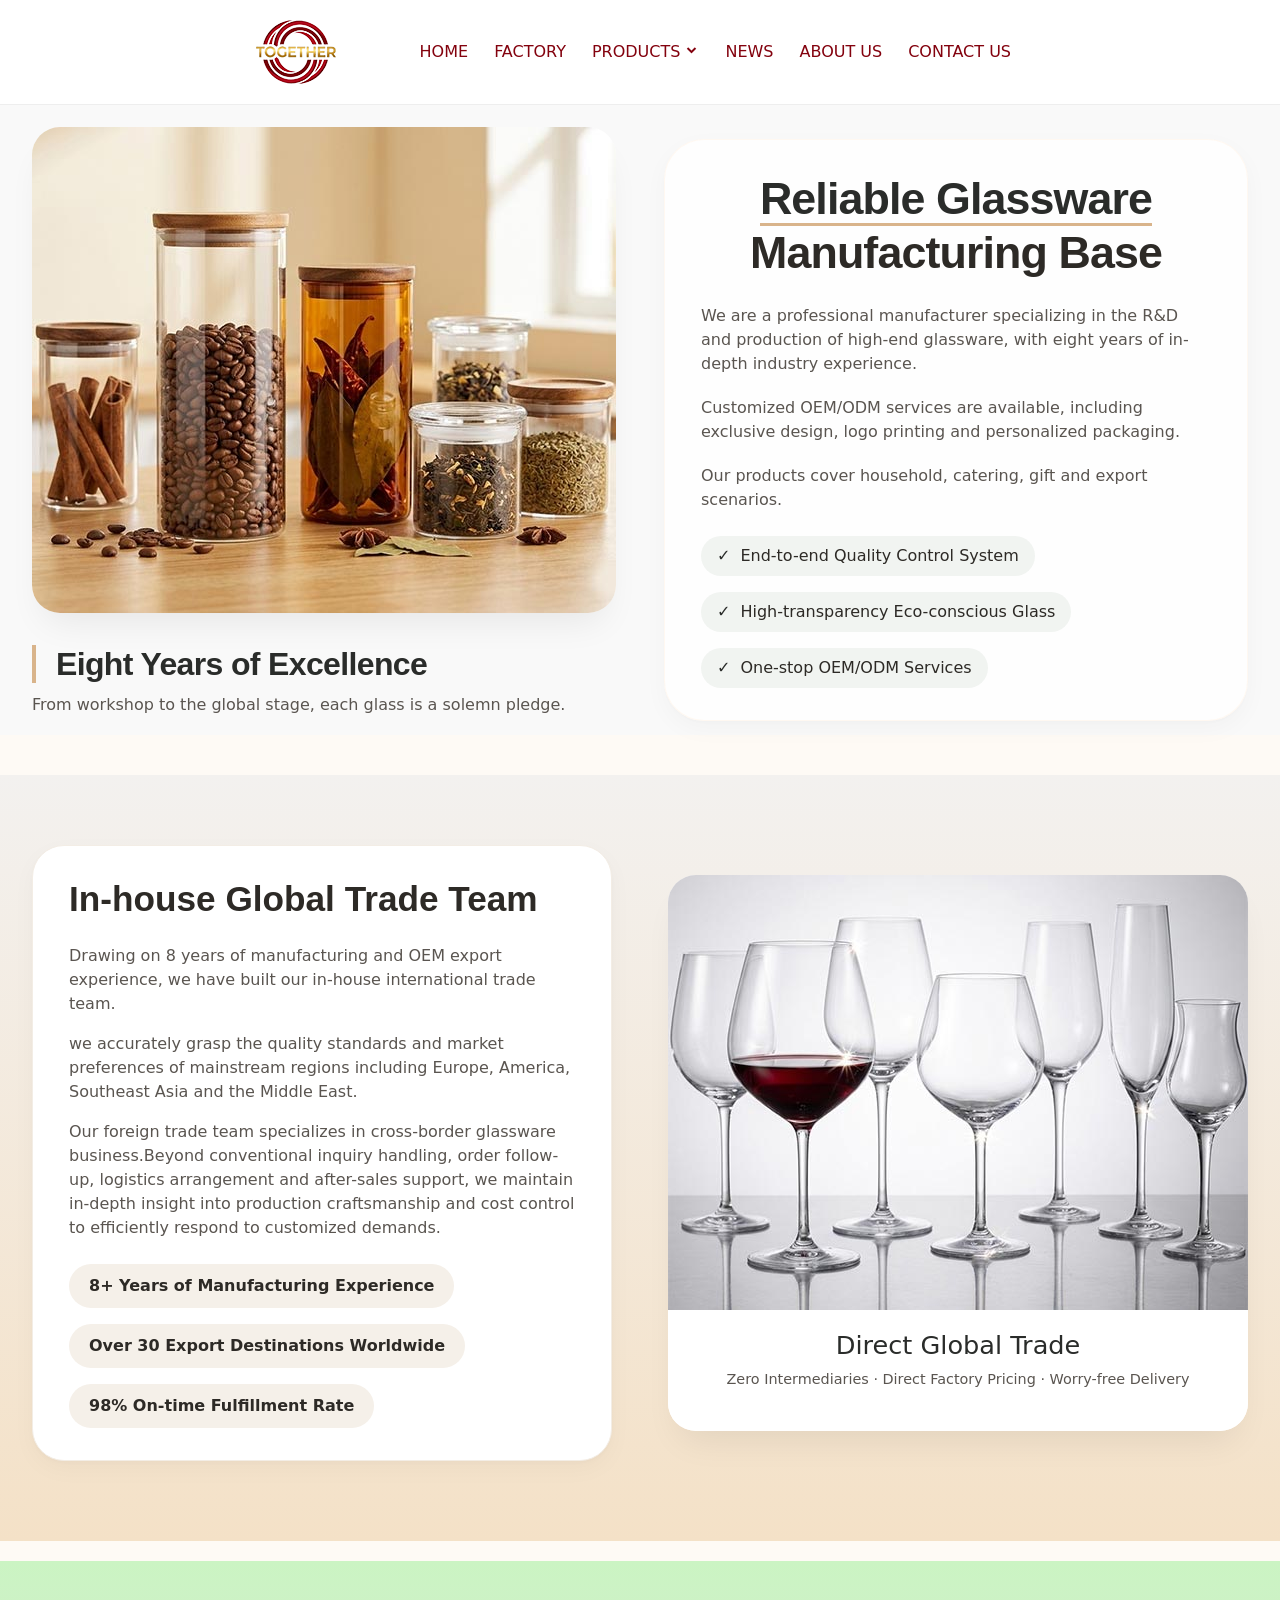
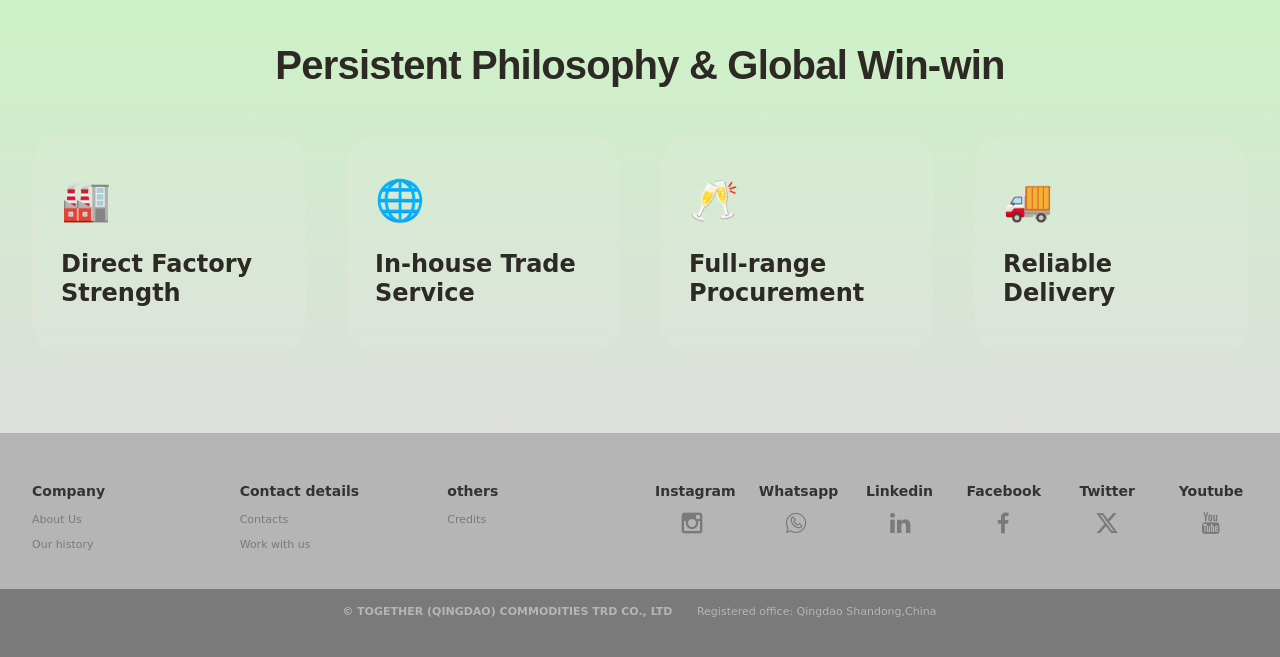
==== commit 06e2bc61: "Signed-off-by: FEIfei201 <muxingwan@gmail.com>" ====
--- a/about.html
+++ b/about.html
@@ -5,9 +5,11 @@
     <meta charset="UTF-8">
     <meta name="viewport" content="width=device-width, initial-scale=1.0, viewport-fit=cover">
     <link rel="stylesheet" href="bootstrap.min.css">
-    <link rel="stylesheet" href="style.css">
+    <link rel="stylesheet" href="swiper5.css">
     <link rel="stylesheet" href="Corporate-Footer-Clean.css">
     <link rel="stylesheet" href="iconfont.css">
+    <link rel="stylesheet" href="other.css">
+    <link rel="stylesheet" href="style.css">
     <title>about | together</title>
     <title>关于我们 | together - 匠心玻璃制品</title>
     <!-- 完全移除了 Bootstrap 和其他外部库，纯原生 CSS，轻量且现代 -->
--- a/swiper5.css
+++ b/swiper5.css
@@ -0,0 +1,13 @@
+/**
+ * Swiper 5.3.7
+ * Most modern mobile touch slider and framework with hardware accelerated transitions
+ * http://swiperjs.com
+ *
+ * Copyright 2014-2020 Vladimir Kharlampidi
+ *
+ * Released under the MIT License
+ *
+ * Released on: April 10, 2020
+ */
+
+@font-face{font-family:swiper-icons;src:url("data:application/font-woff;charset=utf-8;base64, [base64]//wADZ2x5ZgAAAywAAADMAAAD2MHtryVoZWFkAAABbAAAADAAAAA2E2+eoWhoZWEAAAGcAAAAHwAAACQC9gDzaG10eAAAAigAAAAZAAAArgJkABFsb2NhAAAC0AAAAFoAAABaFQAUGG1heHAAAAG8AAAAHwAAACAAcABAbmFtZQAAA/gAAAE5AAACXvFdBwlwb3N0AAAFNAAAAGIAAACE5s74hXjaY2BkYGAAYpf5Hu/j+W2+MnAzMYDAzaX6QjD6/4//Bxj5GA8AuRwMYGkAPywL13jaY2BkYGA88P8Agx4j+/8fQDYfA1AEBWgDAIB2BOoAeNpjYGRgYNBh4GdgYgABEMnIABJzYNADCQAACWgAsQB42mNgYfzCOIGBlYGB0YcxjYGBwR1Kf2WQZGhhYGBiYGVmgAFGBiQQkOaawtDAoMBQxXjg/wEGPcYDDA4wNUA2CCgwsAAAO4EL6gAAeNpj2M0gyAACqxgGNWBkZ2D4/wMA+xkDdgAAAHjaY2BgYGaAYBkGRgYQiAHyGMF8FgYHIM3DwMHABGQrMOgyWDLEM1T9/w8UBfEMgLzE////P/5//f/V/xv+r4eaAAeMbAxwIUYmIMHEgKYAYjUcsDAwsLKxc3BycfPw8jEQA/[base64]/uznmfPFBNODM2K7MTQ45YEAZqGP81AmGGcF3iPqOop0r1SPTaTbVkfUe4HXj97wYE+yNwWYxwWu4v1ugWHgo3S1XdZEVqWM7ET0cfnLGxWfkgR42o2PvWrDMBSFj/IHLaF0zKjRgdiVMwScNRAoWUoH78Y2icB/yIY09An6AH2Bdu/UB+yxopYshQiEvnvu0dURgDt8QeC8PDw7Fpji3fEA4z/PEJ6YOB5hKh4dj3EvXhxPqH/SKUY3rJ7srZ4FZnh1PMAtPhwP6fl2PMJMPDgeQ4rY8YT6Gzao0eAEA409DuggmTnFnOcSCiEiLMgxCiTI6Cq5DZUd3Qmp10vO0LaLTd2cjN4fOumlc7lUYbSQcZFkutRG7g6JKZKy0RmdLY680CDnEJ+UMkpFFe1RN7nxdVpXrC4aTtnaurOnYercZg2YVmLN/d/gczfEimrE/fs/bOuq29Zmn8tloORaXgZgGa78yO9/cnXm2BpaGvq25Dv9S4E9+5SIc9PqupJKhYFSSl47+Qcr1mYNAAAAeNptw0cKwkAAAMDZJA8Q7OUJvkLsPfZ6zFVERPy8qHh2YER+3i/BP83vIBLLySsoKimrqKqpa2hp6+jq6RsYGhmbmJqZSy0sraxtbO3sHRydnEMU4uR6yx7JJXveP7WrDycAAAAAAAH//wACeNpjYGRgYOABYhkgZgJCZgZNBkYGLQZtIJsFLMYAAAw3ALgAeNolizEKgDAQBCchRbC2sFER0YD6qVQiBCv/H9ezGI6Z5XBAw8CBK/m5iQQVauVbXLnOrMZv2oLdKFa8Pjuru2hJzGabmOSLzNMzvutpB3N42mNgZGBg4GKQYzBhYMxJLMlj4GBgAYow/P/PAJJhLM6sSoWKfWCAAwDAjgbRAAB42mNgYGBkAIIbCZo5IPrmUn0hGA0AO8EFTQAA") format("woff");font-weight:400;font-style:normal}:root{--swiper-theme-color:#007aff}.swiper-container{margin-left:auto;margin-right:auto;position:relative;overflow:hidden;list-style:none;padding:0;z-index:1}.swiper-container-vertical>.swiper-wrapper{flex-direction:column}.swiper-wrapper{position:relative;width:100%;height:100%;z-index:1;display:flex;transition-property:transform;box-sizing:content-box}.swiper-container-android .swiper-slide,.swiper-wrapper{transform:translate3d(0px,0,0)}.swiper-container-multirow>.swiper-wrapper{flex-wrap:wrap}.swiper-container-multirow-column>.swiper-wrapper{flex-wrap:wrap;flex-direction:column}.swiper-container-free-mode>.swiper-wrapper{transition-timing-function:ease-out;margin:0 auto}.swiper-slide{flex-shrink:0;width:100%;height:100%;position:relative;transition-property:transform}.swiper-slide-invisible-blank{visibility:hidden}.swiper-container-autoheight,.swiper-container-autoheight .swiper-slide{height:auto}.swiper-container-autoheight .swiper-wrapper{align-items:flex-start;transition-property:transform,height}.swiper-container-3d{perspective:1200px}.swiper-container-3d .swiper-cube-shadow,.swiper-container-3d .swiper-slide,.swiper-container-3d .swiper-slide-shadow-bottom,.swiper-container-3d .swiper-slide-shadow-left,.swiper-container-3d .swiper-slide-shadow-right,.swiper-container-3d .swiper-slide-shadow-top,.swiper-container-3d .swiper-wrapper{transform-style:preserve-3d}.swiper-container-3d .swiper-slide-shadow-bottom,.swiper-container-3d .swiper-slide-shadow-left,.swiper-container-3d .swiper-slide-shadow-right,.swiper-container-3d .swiper-slide-shadow-top{position:absolute;left:0;top:0;width:100%;height:100%;pointer-events:none;z-index:10}.swiper-container-3d .swiper-slide-shadow-left{background-image:linear-gradient(to left,rgba(0,0,0,.5),rgba(0,0,0,0))}.swiper-container-3d .swiper-slide-shadow-right{background-image:linear-gradient(to right,rgba(0,0,0,.5),rgba(0,0,0,0))}.swiper-container-3d .swiper-slide-shadow-top{background-image:linear-gradient(to top,rgba(0,0,0,.5),rgba(0,0,0,0))}.swiper-container-3d .swiper-slide-shadow-bottom{background-image:linear-gradient(to bottom,rgba(0,0,0,.5),rgba(0,0,0,0))}.swiper-container-css-mode>.swiper-wrapper{overflow:auto;scrollbar-width:none;-ms-overflow-style:none}.swiper-container-css-mode>.swiper-wrapper::-webkit-scrollbar{display:none}.swiper-container-css-mode>.swiper-wrapper>.swiper-slide{scroll-snap-align:start start}.swiper-container-horizontal.swiper-container-css-mode>.swiper-wrapper{scroll-snap-type:x mandatory}.swiper-container-vertical.swiper-container-css-mode>.swiper-wrapper{scroll-snap-type:y mandatory}:root{--swiper-navigation-size:44px}.swiper-button-next,.swiper-button-prev{position:absolute;top:50%;width:calc(var(--swiper-navigation-size)/ 44 * 27);height:var(--swiper-navigation-size);margin-top:calc(-1 * var(--swiper-navigation-size)/ 2);z-index:10;cursor:pointer;display:flex;align-items:center;justify-content:center;color:var(--swiper-navigation-color,var(--swiper-theme-color))}.swiper-button-next.swiper-button-disabled,.swiper-button-prev.swiper-button-disabled{opacity:.35;cursor:auto;pointer-events:none}.swiper-button-next:after,.swiper-button-prev:after{font-family:swiper-icons;font-size:var(--swiper-navigation-size);text-transform:none!important;letter-spacing:0;text-transform:none;font-variant:initial}.swiper-button-prev,.swiper-container-rtl .swiper-button-next{left:10px;right:auto}.swiper-button-prev:after,.swiper-container-rtl .swiper-button-next:after{content:'prev'}.swiper-button-next,.swiper-container-rtl .swiper-button-prev{right:10px;left:auto}.swiper-button-next:after,.swiper-container-rtl .swiper-button-prev:after{content:'next'}.swiper-button-next.swiper-button-white,.swiper-button-prev.swiper-button-white{--swiper-navigation-color:#ffffff}.swiper-button-next.swiper-button-black,.swiper-button-prev.swiper-button-black{--swiper-navigation-color:#000000}.swiper-button-lock{display:none}.swiper-pagination{position:absolute;text-align:center;transition:.3s opacity;transform:translate3d(0,0,0);z-index:10}.swiper-pagination.swiper-pagination-hidden{opacity:0}.swiper-container-horizontal>.swiper-pagination-bullets,.swiper-pagination-custom,.swiper-pagination-fraction{bottom:10px;left:0;width:100%}.swiper-pagination-bullets-dynamic{overflow:hidden;font-size:0}.swiper-pagination-bullets-dynamic .swiper-pagination-bullet{transform:scale(.33);position:relative}.swiper-pagination-bullets-dynamic .swiper-pagination-bullet-active{transform:scale(1)}.swiper-pagination-bullets-dynamic .swiper-pagination-bullet-active-main{transform:scale(1)}.swiper-pagination-bullets-dynamic .swiper-pagination-bullet-active-prev{transform:scale(.66)}.swiper-pagination-bullets-dynamic .swiper-pagination-bullet-active-prev-prev{transform:scale(.33)}.swiper-pagination-bullets-dynamic .swiper-pagination-bullet-active-next{transform:scale(.66)}.swiper-pagination-bullets-dynamic .swiper-pagination-bullet-active-next-next{transform:scale(.33)}.swiper-pagination-bullet{width:8px;height:8px;display:inline-block;border-radius:100%;background:#000;opacity:.2}button.swiper-pagination-bullet{border:none;margin:0;padding:0;box-shadow:none;-webkit-appearance:none;-moz-appearance:none;appearance:none}.swiper-pagination-clickable .swiper-pagination-bullet{cursor:pointer}.swiper-pagination-bullet-active{opacity:1;background:var(--swiper-pagination-color,var(--swiper-theme-color))}.swiper-container-vertical>.swiper-pagination-bullets{right:10px;top:50%;transform:translate3d(0px,-50%,0)}.swiper-container-vertical>.swiper-pagination-bullets .swiper-pagination-bullet{margin:6px 0;display:block}.swiper-container-vertical>.swiper-pagination-bullets.swiper-pagination-bullets-dynamic{top:50%;transform:translateY(-50%);width:8px}.swiper-container-vertical>.swiper-pagination-bullets.swiper-pagination-bullets-dynamic .swiper-pagination-bullet{display:inline-block;transition:.2s transform,.2s top}.swiper-container-horizontal>.swiper-pagination-bullets .swiper-pagination-bullet{margin:0 4px}.swiper-container-horizontal>.swiper-pagination-bullets.swiper-pagination-bullets-dynamic{left:50%;transform:translateX(-50%);white-space:nowrap}.swiper-container-horizontal>.swiper-pagination-bullets.swiper-pagination-bullets-dynamic .swiper-pagination-bullet{transition:.2s transform,.2s left}.swiper-container-horizontal.swiper-container-rtl>.swiper-pagination-bullets-dynamic .swiper-pagination-bullet{transition:.2s transform,.2s right}.swiper-pagination-progressbar{background:rgba(0,0,0,.25);position:absolute}.swiper-pagination-progressbar .swiper-pagination-progressbar-fill{background:var(--swiper-pagination-color,var(--swiper-theme-color));position:absolute;left:0;top:0;width:100%;height:100%;transform:scale(0);transform-origin:left top}.swiper-container-rtl .swiper-pagination-progressbar .swiper-pagination-progressbar-fill{transform-origin:right top}.swiper-container-horizontal>.swiper-pagination-progressbar,.swiper-container-vertical>.swiper-pagination-progressbar.swiper-pagination-progressbar-opposite{width:100%;height:4px;left:0;top:0}.swiper-container-horizontal>.swiper-pagination-progressbar.swiper-pagination-progressbar-opposite,.swiper-container-vertical>.swiper-pagination-progressbar{width:4px;height:100%;left:0;top:0}.swiper-pagination-white{--swiper-pagination-color:#ffffff}.swiper-pagination-black{--swiper-pagination-color:#000000}.swiper-pagination-lock{display:none}.swiper-scrollbar{border-radius:10px;position:relative;-ms-touch-action:none;background:rgba(0,0,0,.1)}.swiper-container-horizontal>.swiper-scrollbar{position:absolute;left:1%;bottom:3px;z-index:50;height:5px;width:98%}.swiper-container-vertical>.swiper-scrollbar{position:absolute;right:3px;top:1%;z-index:50;width:5px;height:98%}.swiper-scrollbar-drag{height:100%;width:100%;position:relative;background:rgba(0,0,0,.5);border-radius:10px;left:0;top:0}.swiper-scrollbar-cursor-drag{cursor:move}.swiper-scrollbar-lock{display:none}.swiper-zoom-container{width:100%;height:100%;display:flex;justify-content:center;align-items:center;text-align:center}.swiper-zoom-container>canvas,.swiper-zoom-container>img,.swiper-zoom-container>svg{max-width:100%;max-height:100%;object-fit:contain}.swiper-slide-zoomed{cursor:move}.swiper-lazy-preloader{width:42px;height:42px;position:absolute;left:50%;top:50%;margin-left:-21px;margin-top:-21px;z-index:10;transform-origin:50%;animation:swiper-preloader-spin 1s infinite linear;box-sizing:border-box;border:4px solid var(--swiper-preloader-color,var(--swiper-theme-color));border-radius:50%;border-top-color:transparent}.swiper-lazy-preloader-white{--swiper-preloader-color:#fff}.swiper-lazy-preloader-black{--swiper-preloader-color:#000}@keyframes swiper-preloader-spin{100%{transform:rotate(360deg)}}.swiper-container .swiper-notification{position:absolute;left:0;top:0;pointer-events:none;opacity:0;z-index:-1000}.swiper-container-fade.swiper-container-free-mode .swiper-slide{transition-timing-function:ease-out}.swiper-container-fade .swiper-slide{pointer-events:none;transition-property:opacity}.swiper-container-fade .swiper-slide .swiper-slide{pointer-events:none}.swiper-container-fade .swiper-slide-active,.swiper-container-fade .swiper-slide-active .swiper-slide-active{pointer-events:auto}.swiper-container-cube{overflow:visible}.swiper-container-cube .swiper-slide{pointer-events:none;-webkit-backface-visibility:hidden;backface-visibility:hidden;z-index:1;visibility:hidden;transform-origin:0 0;width:100%;height:100%}.swiper-container-cube .swiper-slide .swiper-slide{pointer-events:none}.swiper-container-cube.swiper-container-rtl .swiper-slide{transform-origin:100% 0}.swiper-container-cube .swiper-slide-active,.swiper-container-cube .swiper-slide-active .swiper-slide-active{pointer-events:auto}.swiper-container-cube .swiper-slide-active,.swiper-container-cube .swiper-slide-next,.swiper-container-cube .swiper-slide-next+.swiper-slide,.swiper-container-cube .swiper-slide-prev{pointer-events:auto;visibility:visible}.swiper-container-cube .swiper-slide-shadow-bottom,.swiper-container-cube .swiper-slide-shadow-left,.swiper-container-cube .swiper-slide-shadow-right,.swiper-container-cube .swiper-slide-shadow-top{z-index:0;-webkit-backface-visibility:hidden;backface-visibility:hidden}.swiper-container-cube .swiper-cube-shadow{position:absolute;left:0;bottom:0px;width:100%;height:100%;background:#000;opacity:.6;-webkit-filter:blur(50px);filter:blur(50px);z-index:0}.swiper-container-flip{overflow:visible}.swiper-container-flip .swiper-slide{pointer-events:none;-webkit-backface-visibility:hidden;backface-visibility:hidden;z-index:1}.swiper-container-flip .swiper-slide .swiper-slide{pointer-events:none}.swiper-container-flip .swiper-slide-active,.swiper-container-flip .swiper-slide-active .swiper-slide-active{pointer-events:auto}.swiper-container-flip .swiper-slide-shadow-bottom,.swiper-container-flip .swiper-slide-shadow-left,.swiper-container-flip .swiper-slide-shadow-right,.swiper-container-flip .swiper-slide-shadow-top{z-index:0;-webkit-backface-visibility:hidden;backface-visibility:hidden}
--- a/Corporate-Footer-Clean.css
+++ b/Corporate-Footer-Clean.css
@@ -11,7 +11,7 @@
 }
 
 .page-footer p {
-  color: #888;
+  color: var(--color-9);
   font-size: 11px;
 }
 
@@ -30,6 +30,12 @@
 .page-footer .footer-links li {
   margin-bottom: 5px;
   line-height: 1.3;
+}
+
+.page-footer .SocialMedia{
+  margin-bottom: 5px;
+  line-height: 1.3;
+  text-align: center;
 }
 
 .page-footer .footer-legal .copyright {
--- a/other.css
+++ b/other.css
@@ -0,0 +1,76 @@
+/* product-cate */
+.product-cate{
+    padding: 75px 0;
+    margin: 0 auto;
+  }
+  .product-cate .txt h3{
+      height: 16px;
+      font-size: 20px;
+      font-weight: bold;
+      text-align: center;
+      line-height: 16px;
+      letter-spacing: 0px;
+      color: #e1b876;
+  }
+  .product-cate .txt h2 {
+    margin-top: 25px;
+      font-size: 58px;
+    font-family: Heebo-Bold;
+    text-align: center;
+      line-height: 43px;
+      letter-spacing: 0px;
+      color: #000000;
+  }
+  .product-cate .txt p {
+    margin-top: 25px;
+      font-family: Heebo-Regular;
+      font-size: 20px;
+    font-weight: normal;
+      font-stretch: normal;
+    text-align: center;
+      line-height: 20px;
+      letter-spacing: 0px;
+      color: #515151;
+  }
+  .product-cate .imgbox{
+    position: relative;
+  }
+  .product-cate .img-list{
+    margin-top: 75px;
+    width: 100%;
+    overflow: hidden;
+  }
+  .product-cate .img-list ul{
+    display: flex;
+    justify-content: space-between;
+    width: 100%;
+  }
+  .product-cate .img-list ul li{
+    width: 222px;
+    height: 240px;
+    max-width: 100%;
+    border: solid 1px #aeaeae;
+    display: block;
+  }
+  .product-cate .img-list ul li .item{
+    width: 100%;
+    height: 100%;
+    display: flex;
+    flex-direction: column;
+    align-items: center;
+    justify-content: center;
+  }
+  .product-cate .img-list ul li :hover{background-color: var(--color-4);}
+  .product-cate .img-list ul li a {
+    display: block;
+    margin-top: 40px;
+      font-family: Heebo-Regular;
+      font-size: 16px;
+      font-weight: normal;
+      font-stretch: normal;
+      line-height: 30px;
+      letter-spacing: 0px;
+  }
+  .product-cate .imgbox .swiper-button-prev{top: 50%;left: -40px;color: #515151;}
+  .product-cate .imgbox .swiper-button-next{top: 50%;right: -40px;color: #515151;}
+
--- a/style.css
+++ b/style.css
@@ -16,7 +16,7 @@
   --color-1:#83020e;
   --color-2:#aa0a0f;
   --color-3:#ee3b66;
-  --color-4:#fd7293;
+  --color-4:#fa6a6a;
   --color-5:#FFD642;
   --color-6:#abad2c;
   --color-7:#dca335;
@@ -778,7 +778,7 @@
         position:absolute;left:0;top:100%;width:250px;
         padding:10px 0;z-index:999;transform:scale3d(0.9, 0.9, 1);
         opacity:0;visibility:hidden;box-sizing:content-box; 
-        background:var(--color-3);
+        background:var(--color-4);
       }
       .head_nav li li ul{top:-10px;left:100%;}
       
@@ -810,3 +810,8 @@
         text-decoration: none;
       }
 
+
+      .page-footer a {
+        color:var(--color-8);
+        text-decoration:none
+      }
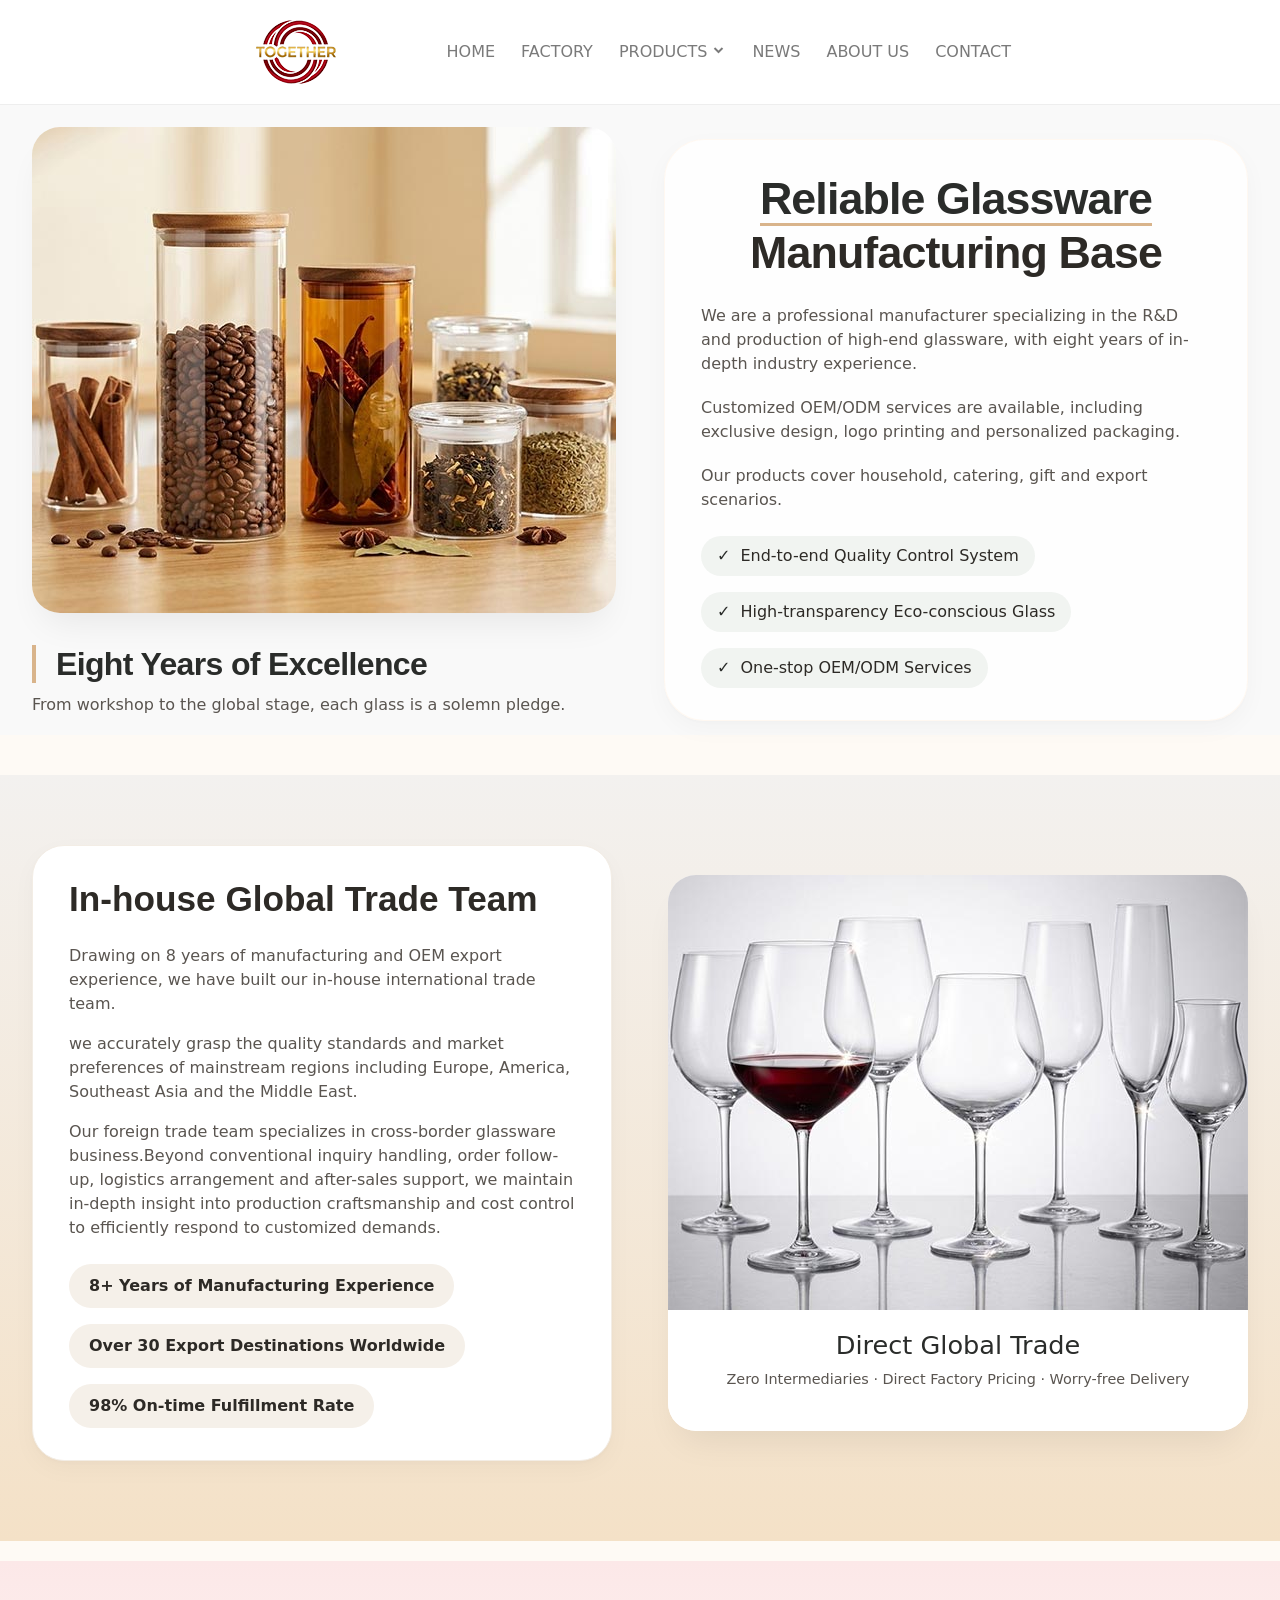
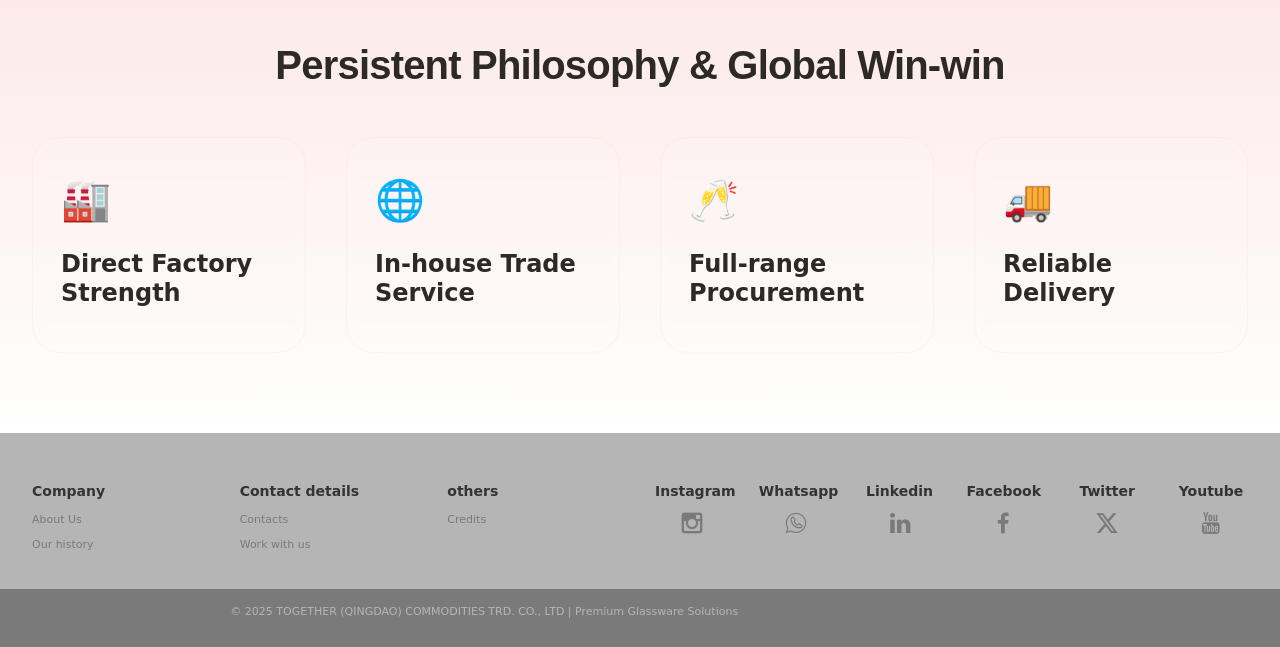
==== commit 2f4ca2d3: "Signed-off-by: FEIfei201 <muxingwan@gmail.com>" ====
--- a/about.html
+++ b/about.html
@@ -210,13 +210,6 @@
             text-align: left;
         }
 
-        .feature-list {
-            margin-top: 24px;
-            display: flex;
-            flex-wrap: wrap;
-            gap: 16px;
-        }
-
         .feature-item {
             display: flex;
             align-items: center;
@@ -290,14 +283,6 @@
             margin-top: 24px;
         }
 
-        .stat {
-            background: #f5f0e9;
-            border-radius: 60px;
-            padding: 10px 20px;
-            text-align: center;
-            font-weight: 600;
-        }
-
         .right-image-title {
             background: var(--color-bg-card);
             border-radius: var(--radius-card);
@@ -332,7 +317,7 @@
         /* ========== 第三部分: 100%宽度，下方全宽区域优势展示 ========= */
         .full-width-section {
             width: 100%;
-            background: linear-gradient(180deg, #cbf4c3 0%, #dddedd 100%);
+            background: linear-gradient(180deg, var(--bg-light-1) 0%, #fefffe 100%);
             padding: 80px 32px;
             margin-top: 20px;
         }
--- a/style.css
+++ b/style.css
@@ -16,12 +16,22 @@
   --color-1:#83020e;
   --color-2:#aa0a0f;
   --color-3:#ee3b66;
-  --color-4:#fa6a6a;
+  --color-4:#ff8a7a;
   --color-5:#FFD642;
   --color-6:#abad2c;
   --color-7:#dca335;
   --color-8:#7a7a7a;
   --color-9:#b6b5b5;
+
+  --bg-light-1: #fce8e8;   /* 极浅红（基于color-1） */
+  --bg-light-2: #fce4e6;   /* 极浅粉红（基于color-2） */
+  --bg-light-3: #fee9ef;   /* 极浅玫瑰（基于color-3） */
+  --bg-light-4: #fff0f0;   /* 极浅珊瑚（基于color-4） */
+  --bg-light-5: #fff8e0;   /* 极浅黄（基于color-5） */
+  --bg-light-6: #f2f4e0;   /* 极浅橄榄（基于color-6） */
+  --bg-light-7: #fdf2e4;   /* 极浅金（基于color-7） */
+
+  
 
   --color-background: #cbd5e1;
   --color-background-alt: #3a9092;
@@ -802,11 +812,11 @@
       }
 
       a {
+        color: var(--color-8);
+        text-decoration: none;
+      }
+      a:hover {
         color: var(--color-1);
-        text-decoration: none;
-      }
-      a:hover {
-        color: var(--color-6);
         text-decoration: none;
       }
 
@@ -814,4 +824,37 @@
       .page-footer a {
         color:var(--color-8);
         text-decoration:none
-      }+      }
+      
+
+      .feature-list {
+        margin-top: 24px;
+        display: flex;
+        flex-wrap: wrap;
+        gap: 16px;
+    }
+    
+
+    .stat {
+      background: #f5f0e9;
+      border-radius: 60px;
+      padding: 10px 20px;
+      text-align: center;
+      font-weight: 600;
+  }
+  
+
+  .feature-item {
+    display: flex;
+    align-items: center;
+    gap: 10px;
+    background: rgba(44, 95, 45, 0.06);
+    padding: 8px 16px;
+    border-radius: 100px;
+}
+
+.feature-item::before {
+    content: "✓";
+    color: var(--color-primary);
+    font-weight: bold;
+}
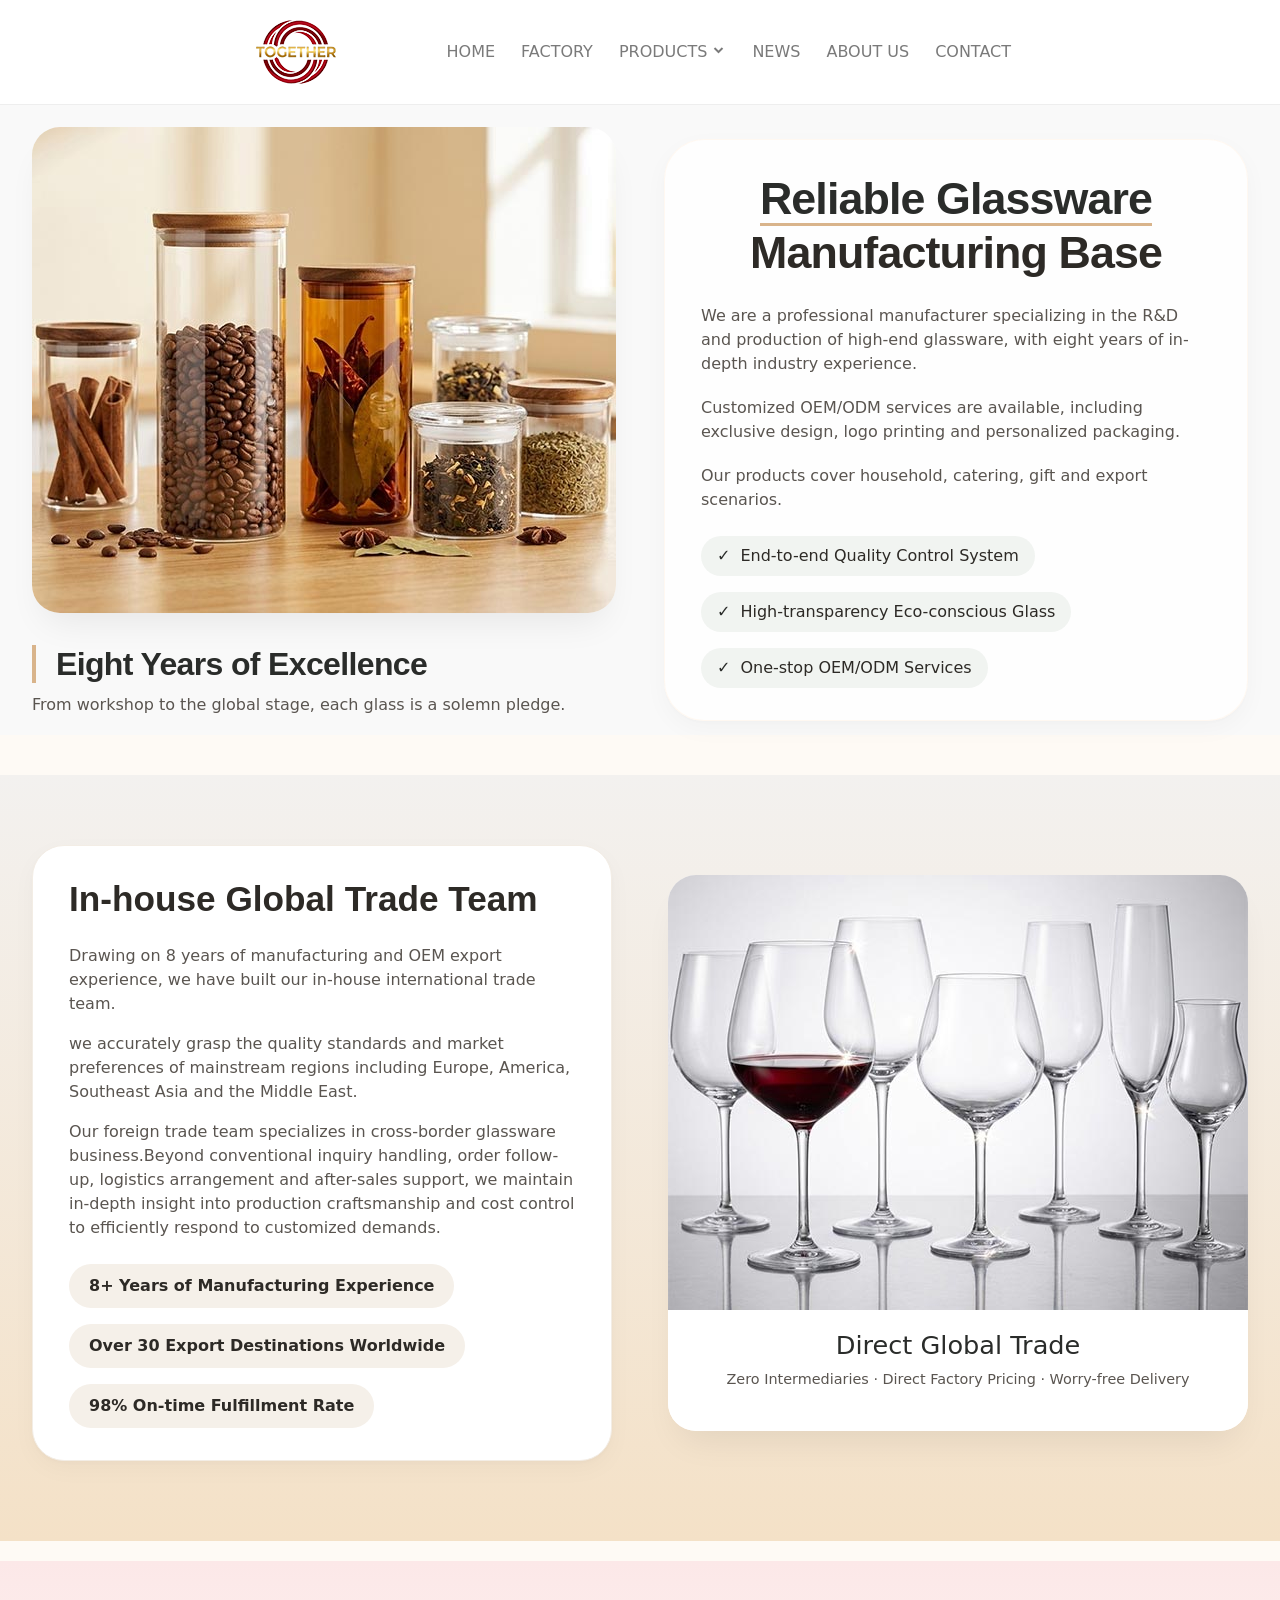
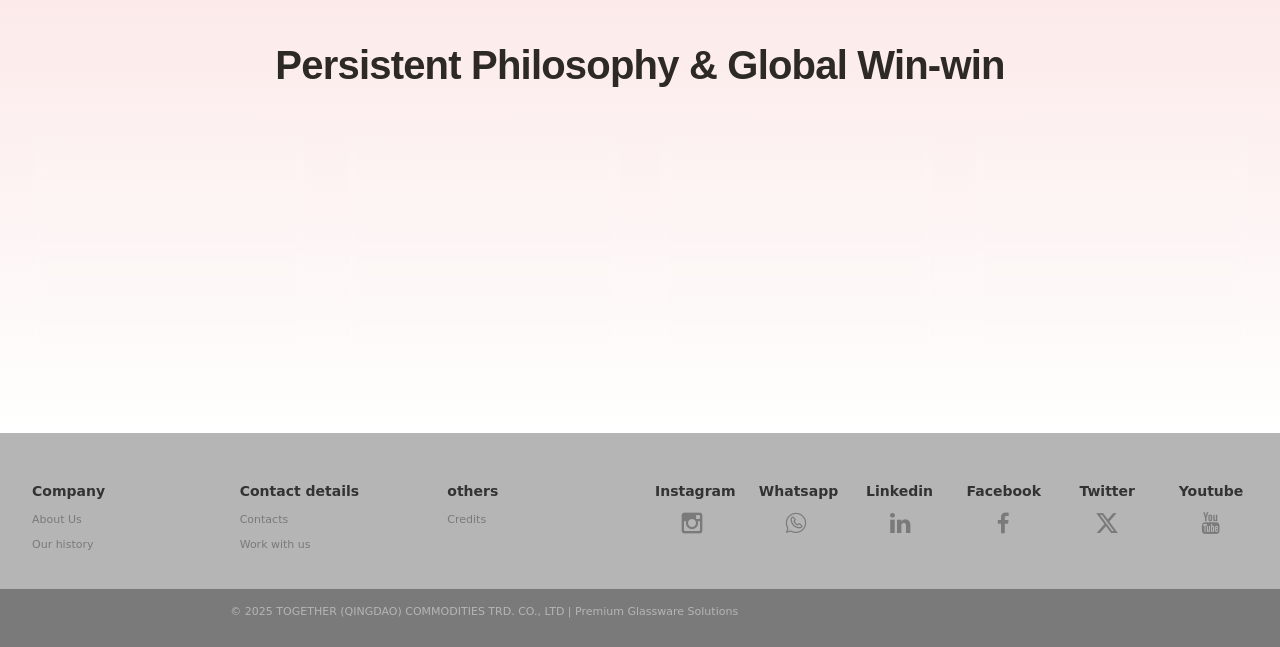
==== commit 23fd0bb8: "Signed-off-by: FEIfei201 <muxingwan@gmail.com>" ====
--- a/about.html
+++ b/about.html
@@ -210,21 +210,6 @@
             text-align: left;
         }
 
-        .feature-item {
-            display: flex;
-            align-items: center;
-            gap: 10px;
-            background: rgba(44, 95, 45, 0.06);
-            padding: 8px 16px;
-            border-radius: 100px;
-        }
-
-        .feature-item::before {
-            content: "✓";
-            color: var(--color-primary);
-            font-weight: bold;
-        }
-
         /* ========== 第二部分: 内容靠左，右边放图片和标题 ========= */
         .section-reverse {
             padding: 70px 0 80px;
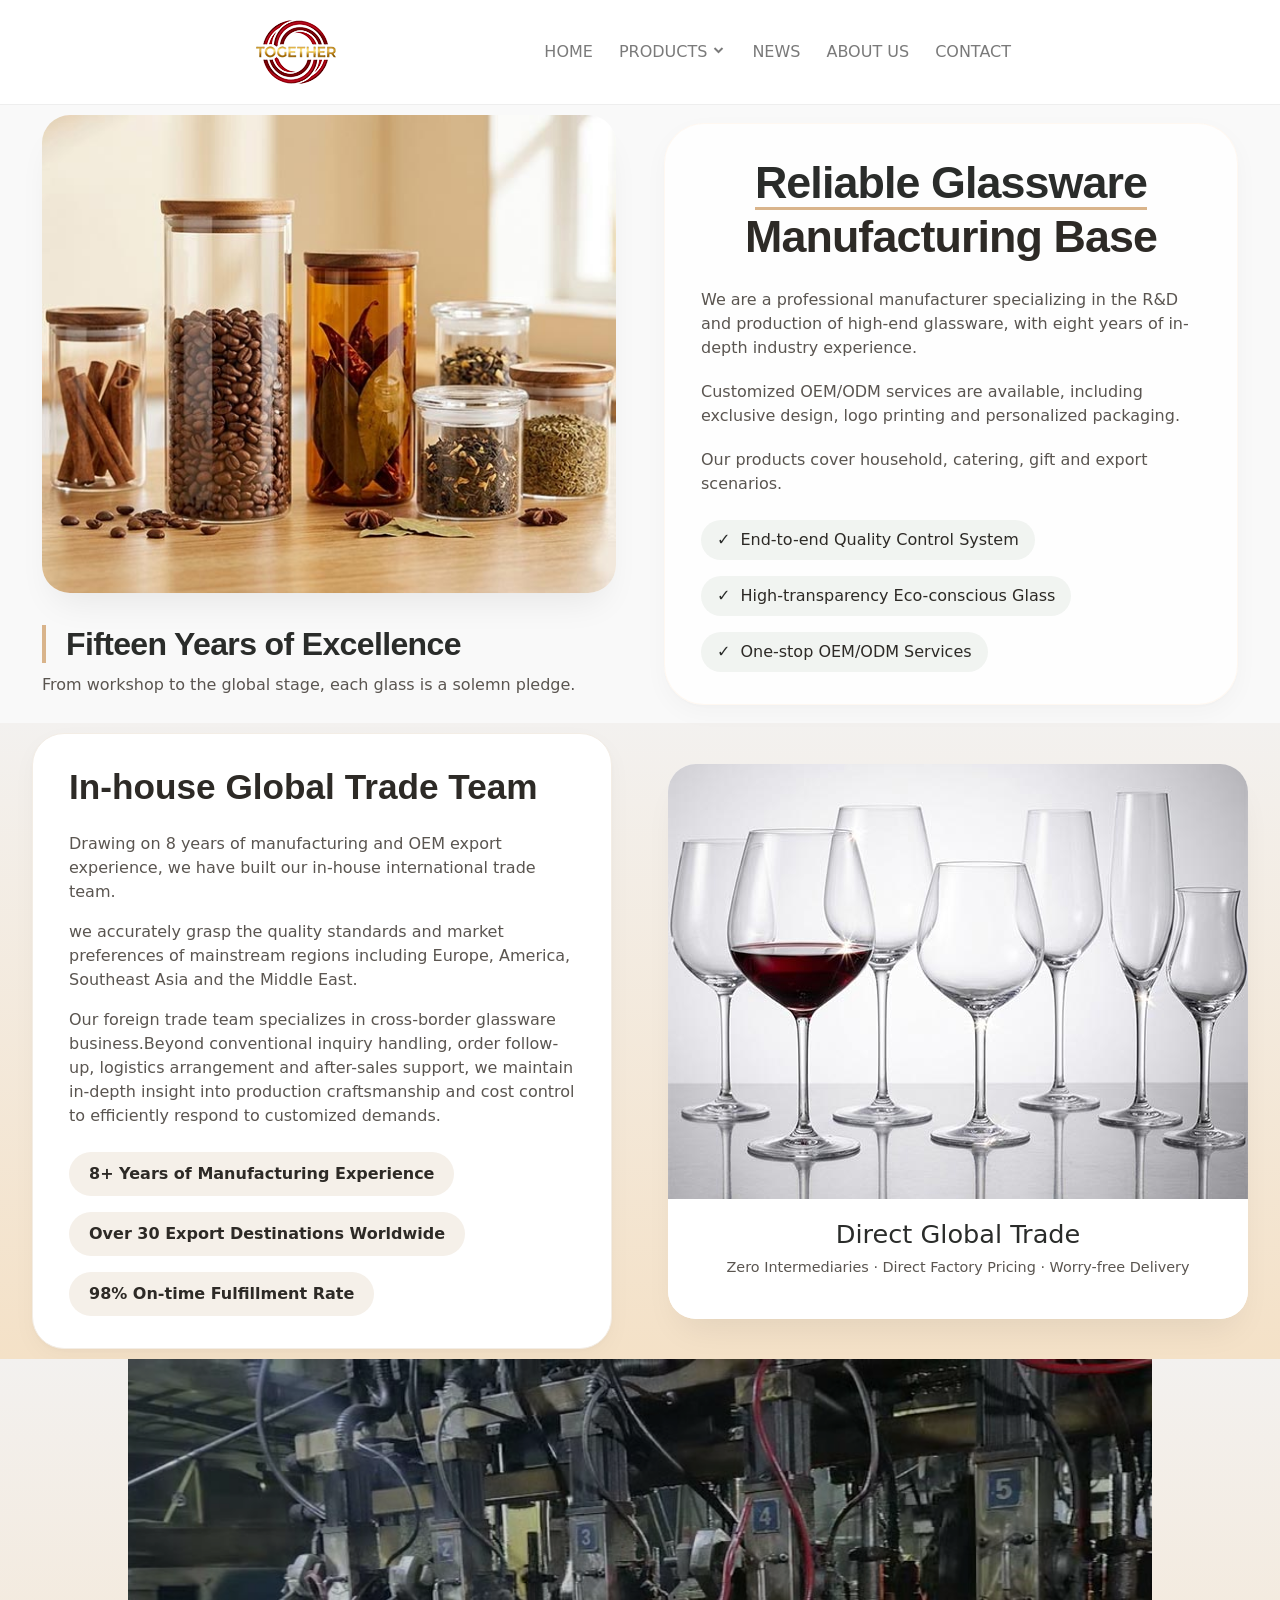
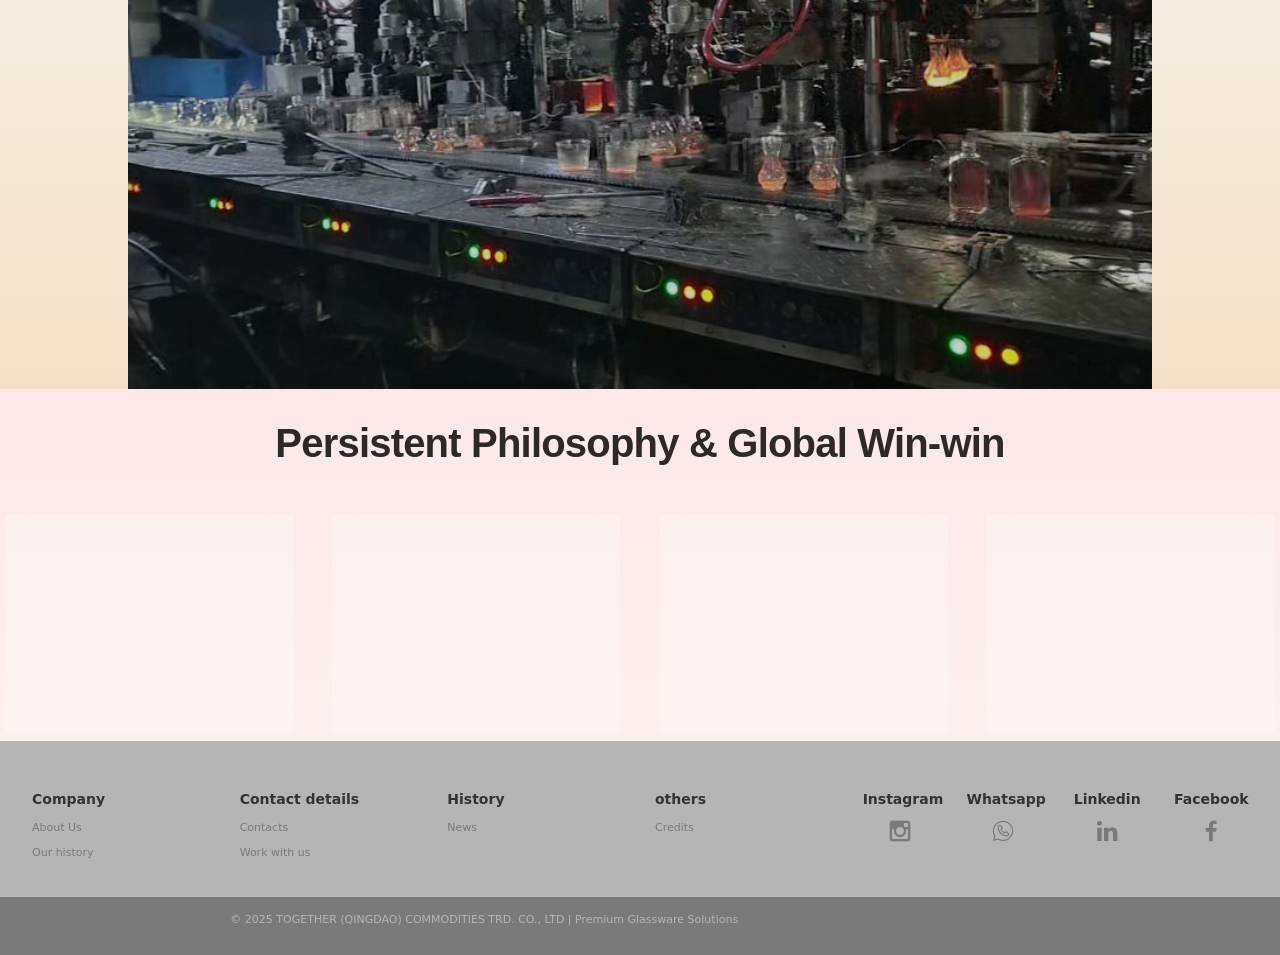
==== commit 1140fa75: "Signed-off-by: FEIfei201 <muxingwan@gmail.com>" ====
--- a/about.html
+++ b/about.html
@@ -107,10 +107,6 @@
         }
 
         /* ========== 第一部分: 内容靠右，左侧留白放图片 & 标题 ========= */
-        .section-hero {
-            padding: 80px 0 60px;
-            position: relative;
-        }
 
         .split-layout {
             display: flex;
@@ -212,9 +208,8 @@
 
         /* ========== 第二部分: 内容靠左，右边放图片和标题 ========= */
         .section-reverse {
-            padding: 70px 0 80px;
+            padding: 10px 0 10px;
             background: linear-gradient(180deg, #f3f1ef 0%, #f4e1c7 100%);
-            margin: 20px 0;
         }
 
         .split-reverse {
@@ -302,9 +297,8 @@
         /* ========== 第三部分: 100%宽度，下方全宽区域优势展示 ========= */
         .full-width-section {
             width: 100%;
-            background: linear-gradient(180deg, var(--bg-light-1) 0%, #fefffe 100%);
-            padding: 80px 32px;
-            margin-top: 20px;
+            background: linear-gradient(180deg, var(--bg-light-1) 0%, var(--bg-light-4) 100%);
+            padding: 30px 5px 10px;
         }
 
         .full-inner {
@@ -321,7 +315,7 @@
         }
 
         .core-card {
-            background: rgba(255, 255, 255, 0.08);
+            background: rgba(255, 255, 255, 0.25);
             backdrop-filter: blur(4px);
             border-radius: 28px;
             padding: 32px 28px;
@@ -332,7 +326,7 @@
         }
 
         .core-card:hover {
-            background: rgba(255, 255, 255, 0.15);
+            background: var(--bg-light-4);
             transform: translateY(-5px);
         }
 
@@ -401,10 +395,6 @@
             .content-card,
             .content-block {
                 padding: 24px;
-            }
-
-            .full-width-section {
-                padding: 60px 24px;
             }
 
             .core-grid {
@@ -431,7 +421,7 @@
                             <img src="assets/images/c1.jpg" alt="玻璃工艺大师工作场景" style="width:100%; height:auto;">
                         </div>
                         <div class="floating-title">
-                            <h2>Eight Years of Excellence</h2>
+                            <h2>Fifteen Years of Excellence</h2>
                             <p>From workshop to the global stage, each glass is a solemn pledge.</p>
                         </div>
                     </div>
@@ -491,7 +481,15 @@
                 </div>
             </div>
         </section>
-
+        <section class="section-factory">
+            <div class="carousel-bg">
+                <div class="carousel-slide active" style="background-image: url('assets/images/Factory24.278.jpg');"></div>
+                <div class="carousel-slide" style="background-image: url('assets/images/Factory52.716.jpg');"></div>
+                <div class="carousel-slide" style="background-image: url('assets/images/Factory50.740.jpg');"></div>
+                <div class="carousel-slide" style="background-image: url('assets/images/Factory01.894.jpg');"></div>
+                <div class="carousel-slide" style="background-image: url('assets/images/Factory17.112.jpg');"></div>
+            </div>
+        </section>
         <!-- ========= 第三部分：100%宽度，底部优势全覆盖区域（全宽） ========= -->
         <section class="full-width-section">
             <div class="full-inner">
@@ -531,6 +529,28 @@
             .then(response => response.text())
             .then(data => document.getElementById('footer-placeholder').innerHTML = data);
     </script>
+    
+    <script>
+        // 只对 section-factory 的背景做轮播
+        // 获取轮播容器内的所有背景项（只作用于 .section-factory 内）
+        const slides = document.querySelectorAll('.carousel-bg .carousel-slide');
+        let currentIndex = 0;
+
+        // 轮播函数
+        function rotateBackground() {
+            // 移除当前激活的类
+            slides[currentIndex].classList.remove('active');
+
+            // 计算下一个索引
+            currentIndex = (currentIndex + 1) % slides.length;
+
+            // 添加激活类到下一张
+            slides[currentIndex].classList.add('active');
+        }
+
+        // 每 5 秒切换一次背景（只有轮播容器中的背景会切换）
+        setInterval(rotateBackground, 5000);
+    </script>
 </body>
 
 </html>
--- a/style.css
+++ b/style.css
@@ -97,7 +97,7 @@
 
 /* 排版系统 */
 .section-hero {
-  height: 70vh;
+  padding: 10px;
   display: flex;
   flex-direction: column;
   justify-content: center;
@@ -106,9 +106,6 @@
   background: var(--gray);
 }
 
-.section-content {
-  padding: 50px 8%;
-}
 
 h1 {
   font-family: ARIAL, CALIBRI;
@@ -140,7 +137,9 @@
   display: grid;
   grid-template-columns: 1fr 1fr;
   gap: 80px;
-  align-items: center;
+  max-width: 80%;        /* 最大宽度为80% */
+  width: 100%;           /* 保证在小屏幕下能正常响应 */
+  margin: 0 auto;        /* 水平居中 */
 }
 
 .grid-4 {
@@ -534,15 +533,17 @@
   align-items: center;
   text-align: center;
   color: white;
-  overflow: hidden;
+  overflow: hidden;  
+  background: linear-gradient(180deg, #f3f1ef 0%, #f4e1c7 100%);
 }
 
 /* 轮播背景容器 */
 .carousel-bg {
   position: absolute;
   top: 0;
-  left: 0;
-  width: 100%;
+  left: 50%;           /* 先定位到50%位置 */
+  transform: translateX(-50%);  /* 向左偏移自身宽度的50%，实现居中 */
+  width: 80%; /* 设置宽度为页面宽度的70% */
   height: 100%;
   z-index: 0;
 }
@@ -624,11 +625,6 @@
   padding: 0 20px;
 }
 
-/* 确保 hero 内容居中 */
-.section-hero {
-  text-align: center;
-  margin-bottom: 40px;
-}
 
 /* 三列布局居中 */
 .flex-row {
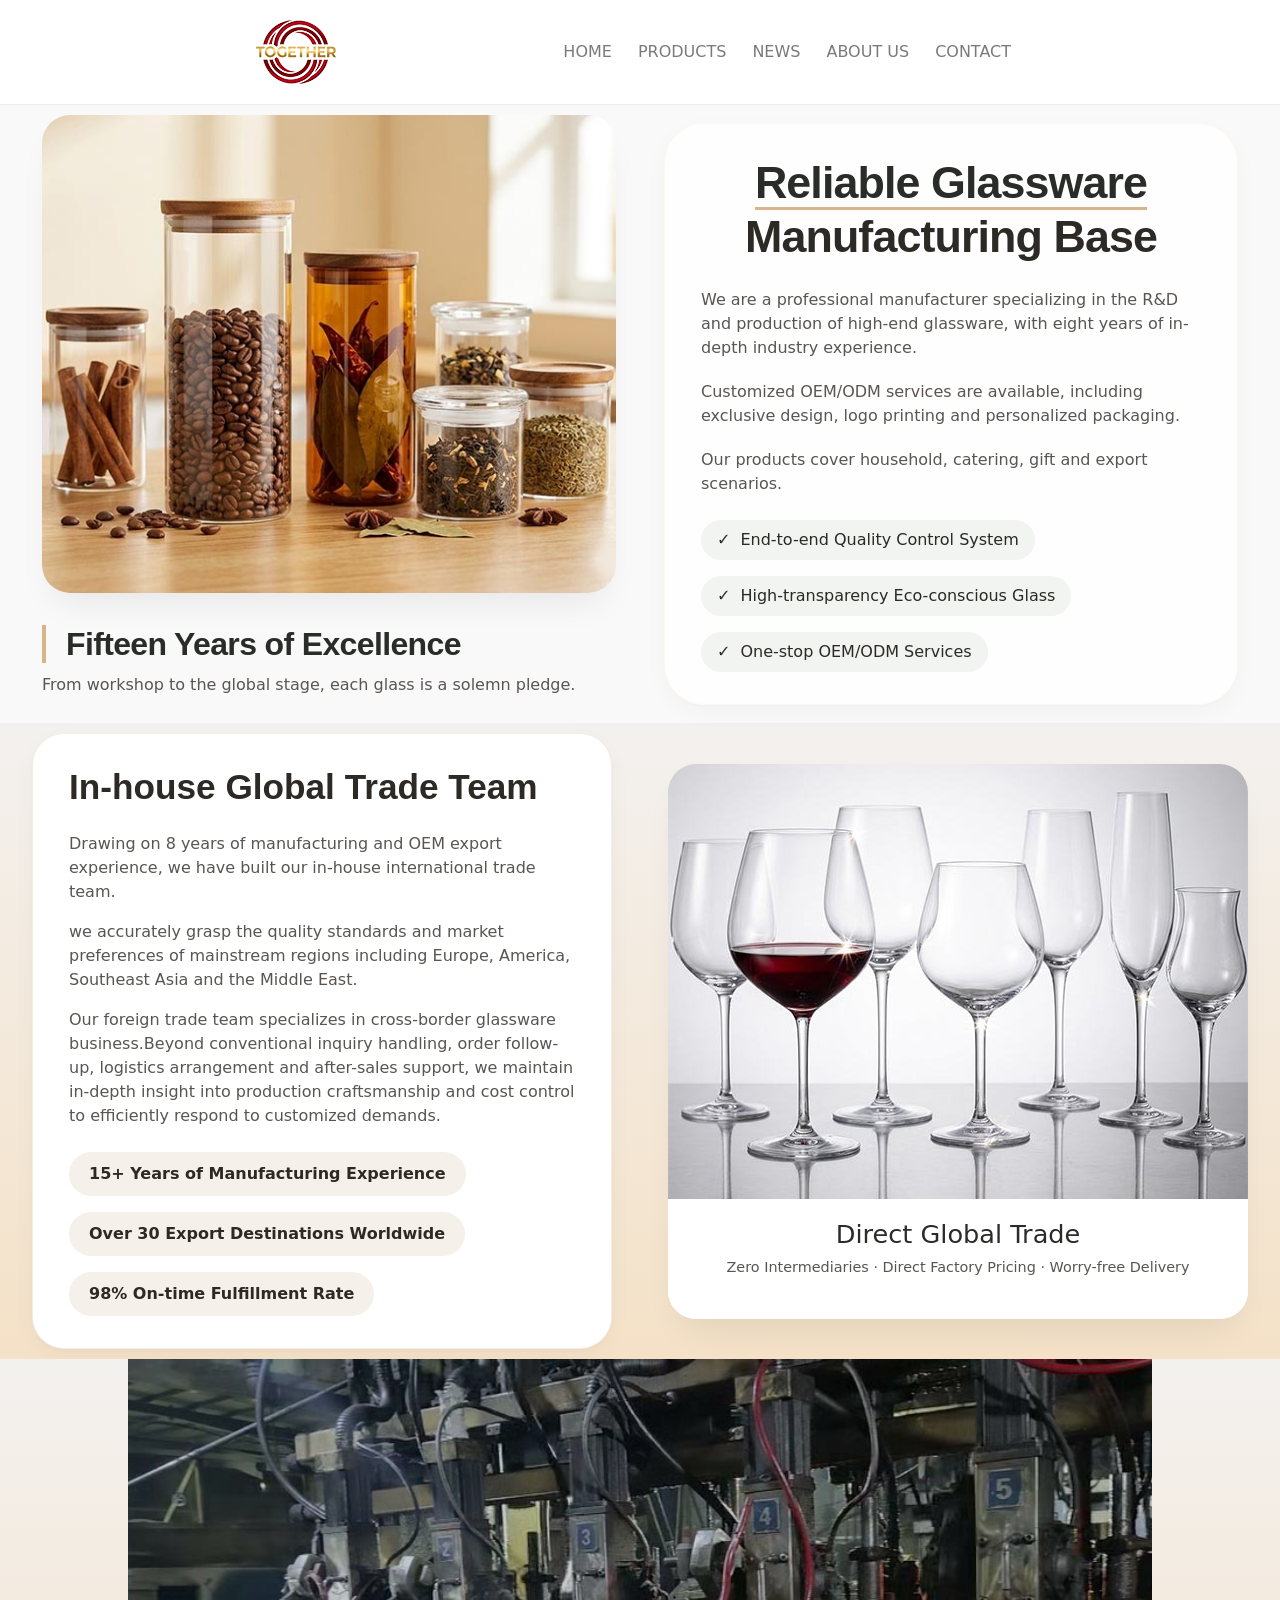
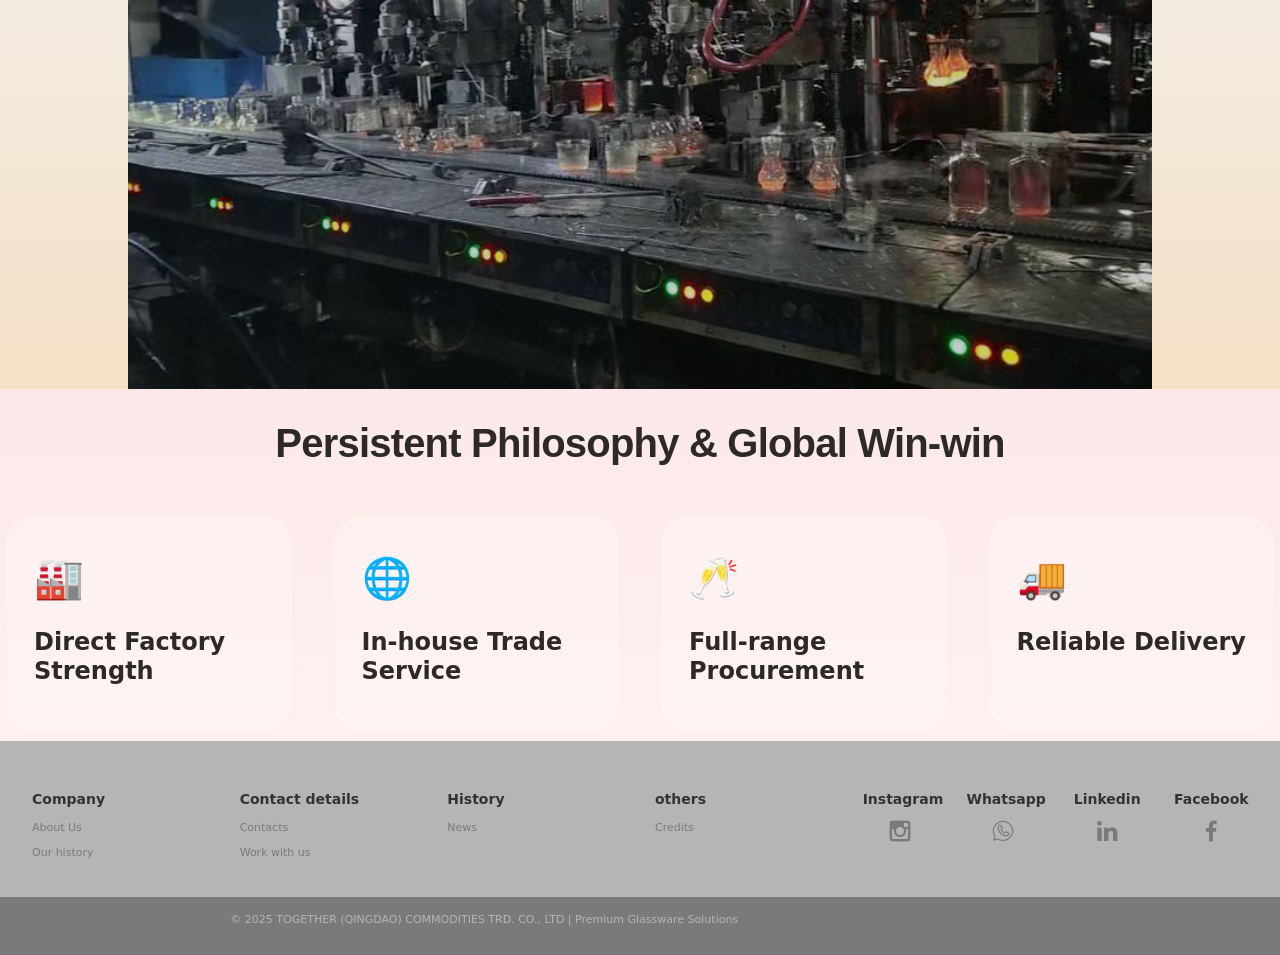
==== commit 4e9bdc80: "Signed-off-by: FEIfei201 <muxingwan@gmail.com>" ====
--- a/about.html
+++ b/about.html
@@ -462,7 +462,7 @@
                             <p>Our foreign trade team specializes in cross-border glassware business.Beyond conventional inquiry handling, order follow-up, logistics arrangement and after-sales support, we maintain in-depth insight into production craftsmanship and cost control to efficiently respond to customized demands.
                             </p>
                             <div class="feature-list">
-                                <div class="stat">8+ Years of Manufacturing Experience</div>
+                                <div class="stat">15+ Years of Manufacturing Experience</div>
                                 <div class="stat">Over 30 Export Destinations Worldwide</div>
                                 <div class="stat">98% On-time Fulfillment Rate</div>
                             </div>
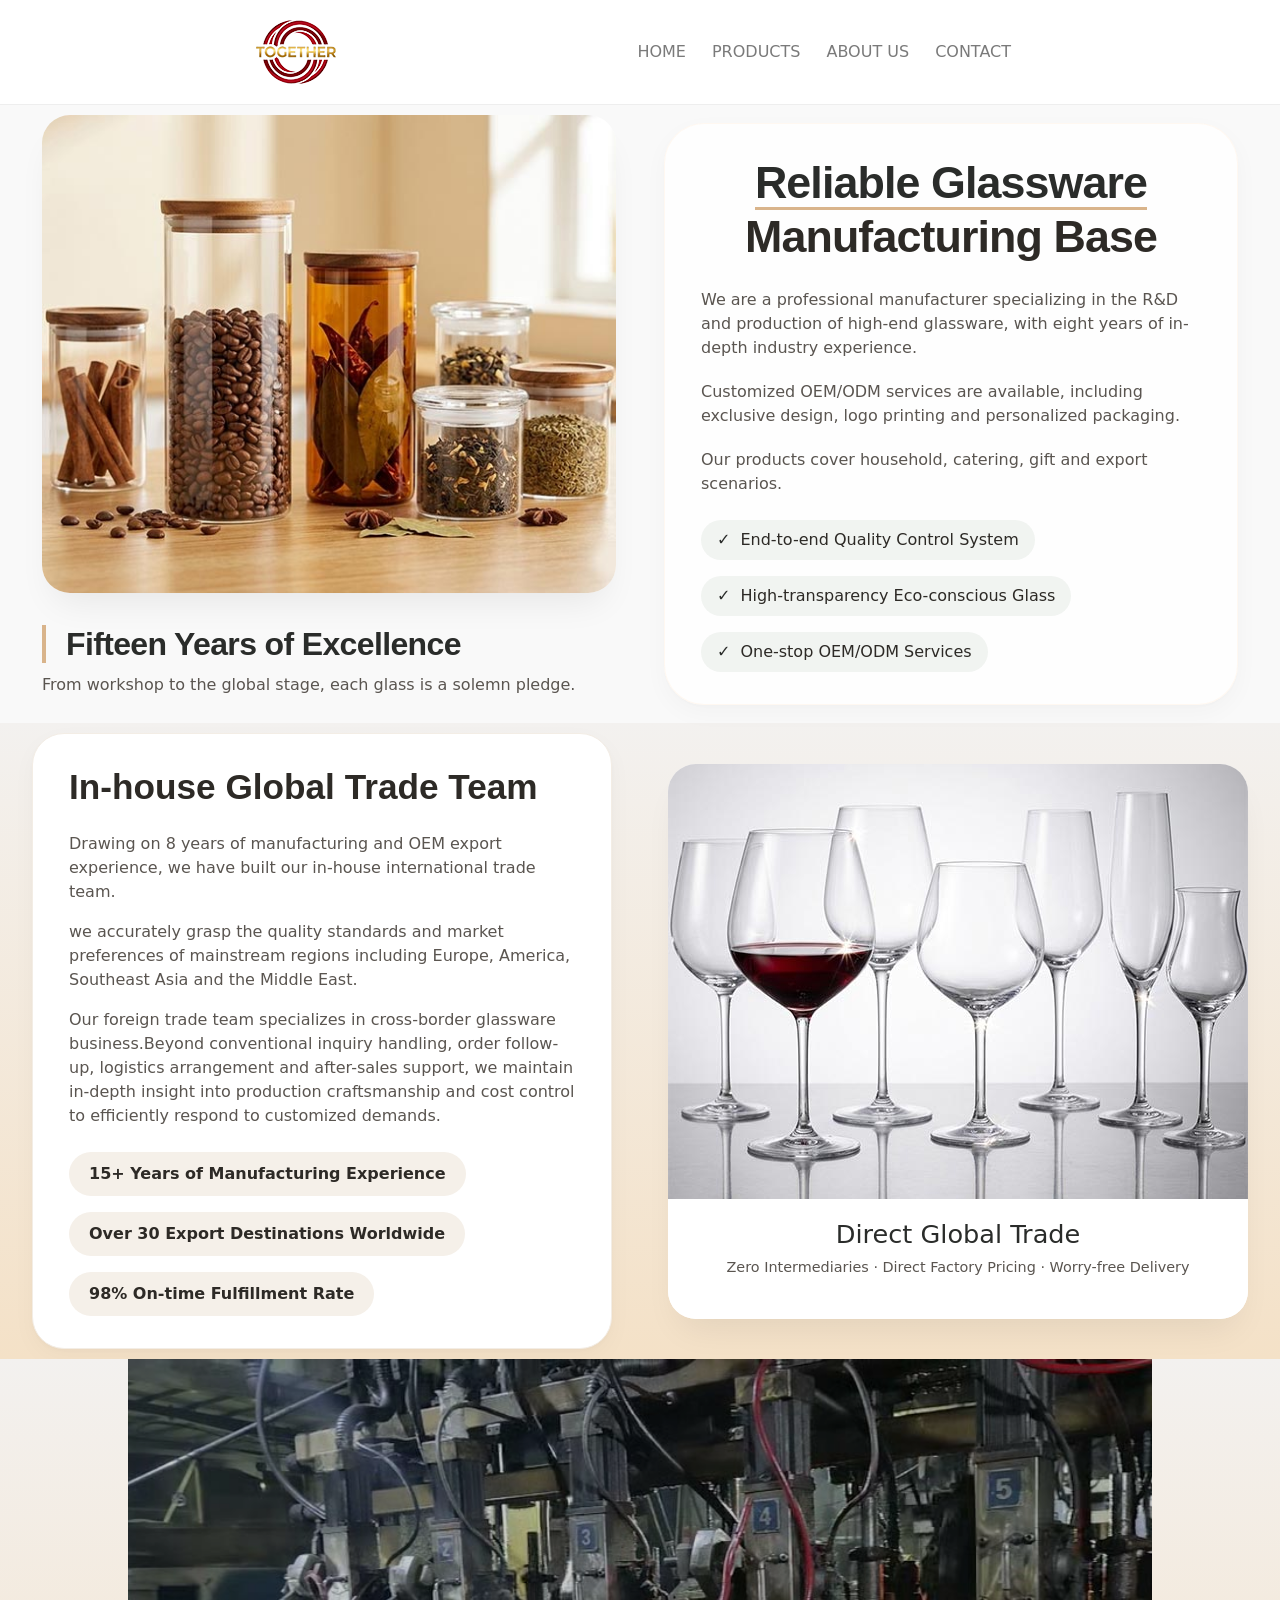
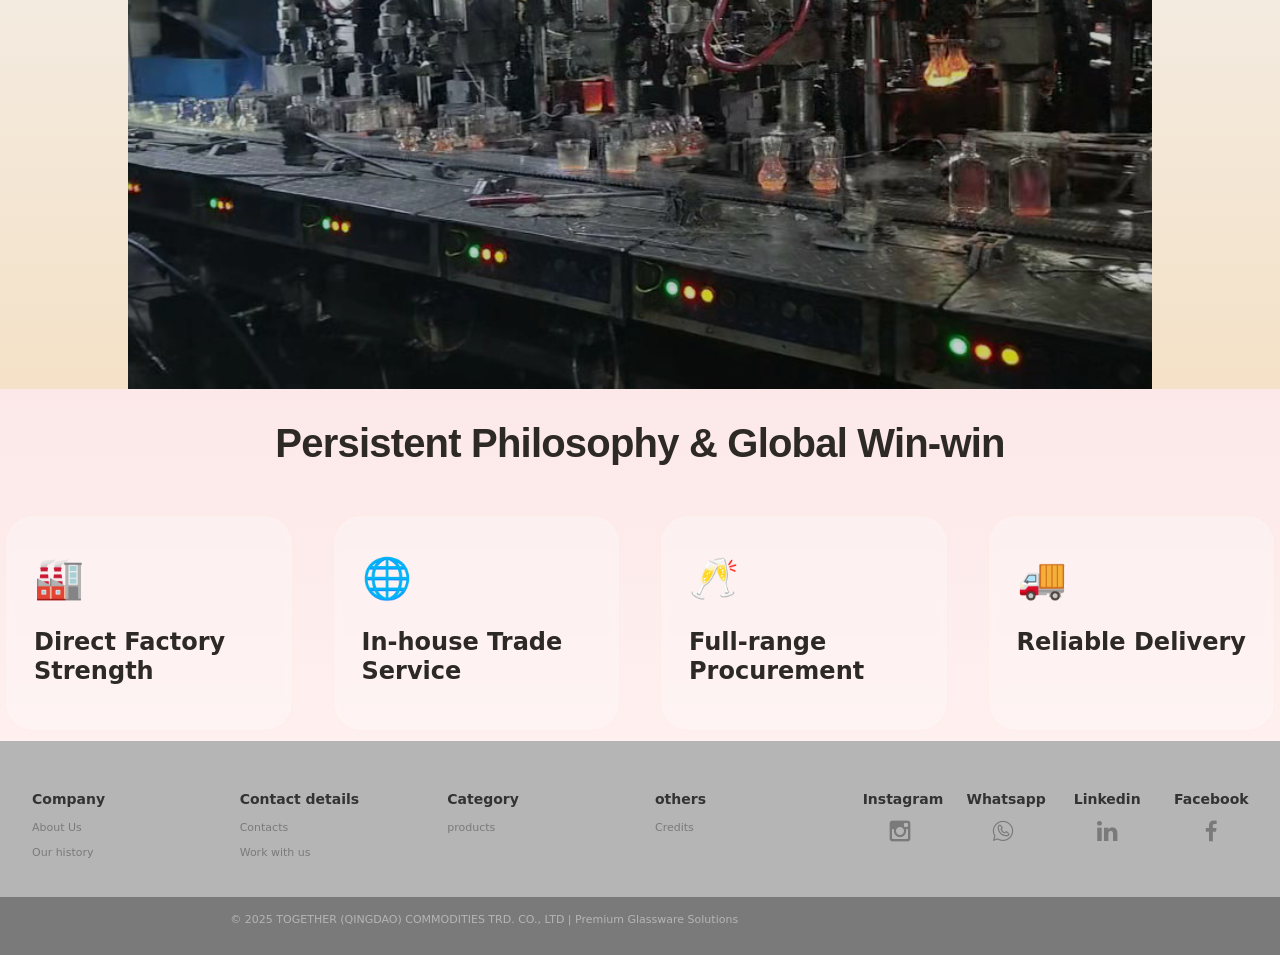
==== commit 1113af3e: "Signed-off-by: FEIfei201 <muxingwan@gmail.com>" ====
--- a/about.html
+++ b/about.html
@@ -13,6 +13,8 @@
     <title>about | together</title>
     <title>关于我们 | together - 匠心玻璃制品</title>
     <!-- 完全移除了 Bootstrap 和其他外部库，纯原生 CSS，轻量且现代 -->
+    
+    <script data-goatcounter="https://muxingwan.goatcounter.com/count" async src="//gc.zgo.at/count.js"></script>
     <style>
         /* ---------- RESET & 全局变量 ---------- */
         *,
--- a/other.css
+++ b/other.css
@@ -60,7 +60,7 @@
     align-items: center;
     justify-content: center;
   }
-  .product-cate .img-list ul li :hover{background-color: var(--color-4);}
+  .product-cate .img-list ul li :hover{background-color: var(--bg-light-3);}
   .product-cate .img-list ul li a {
     display: block;
     margin-top: 40px;
